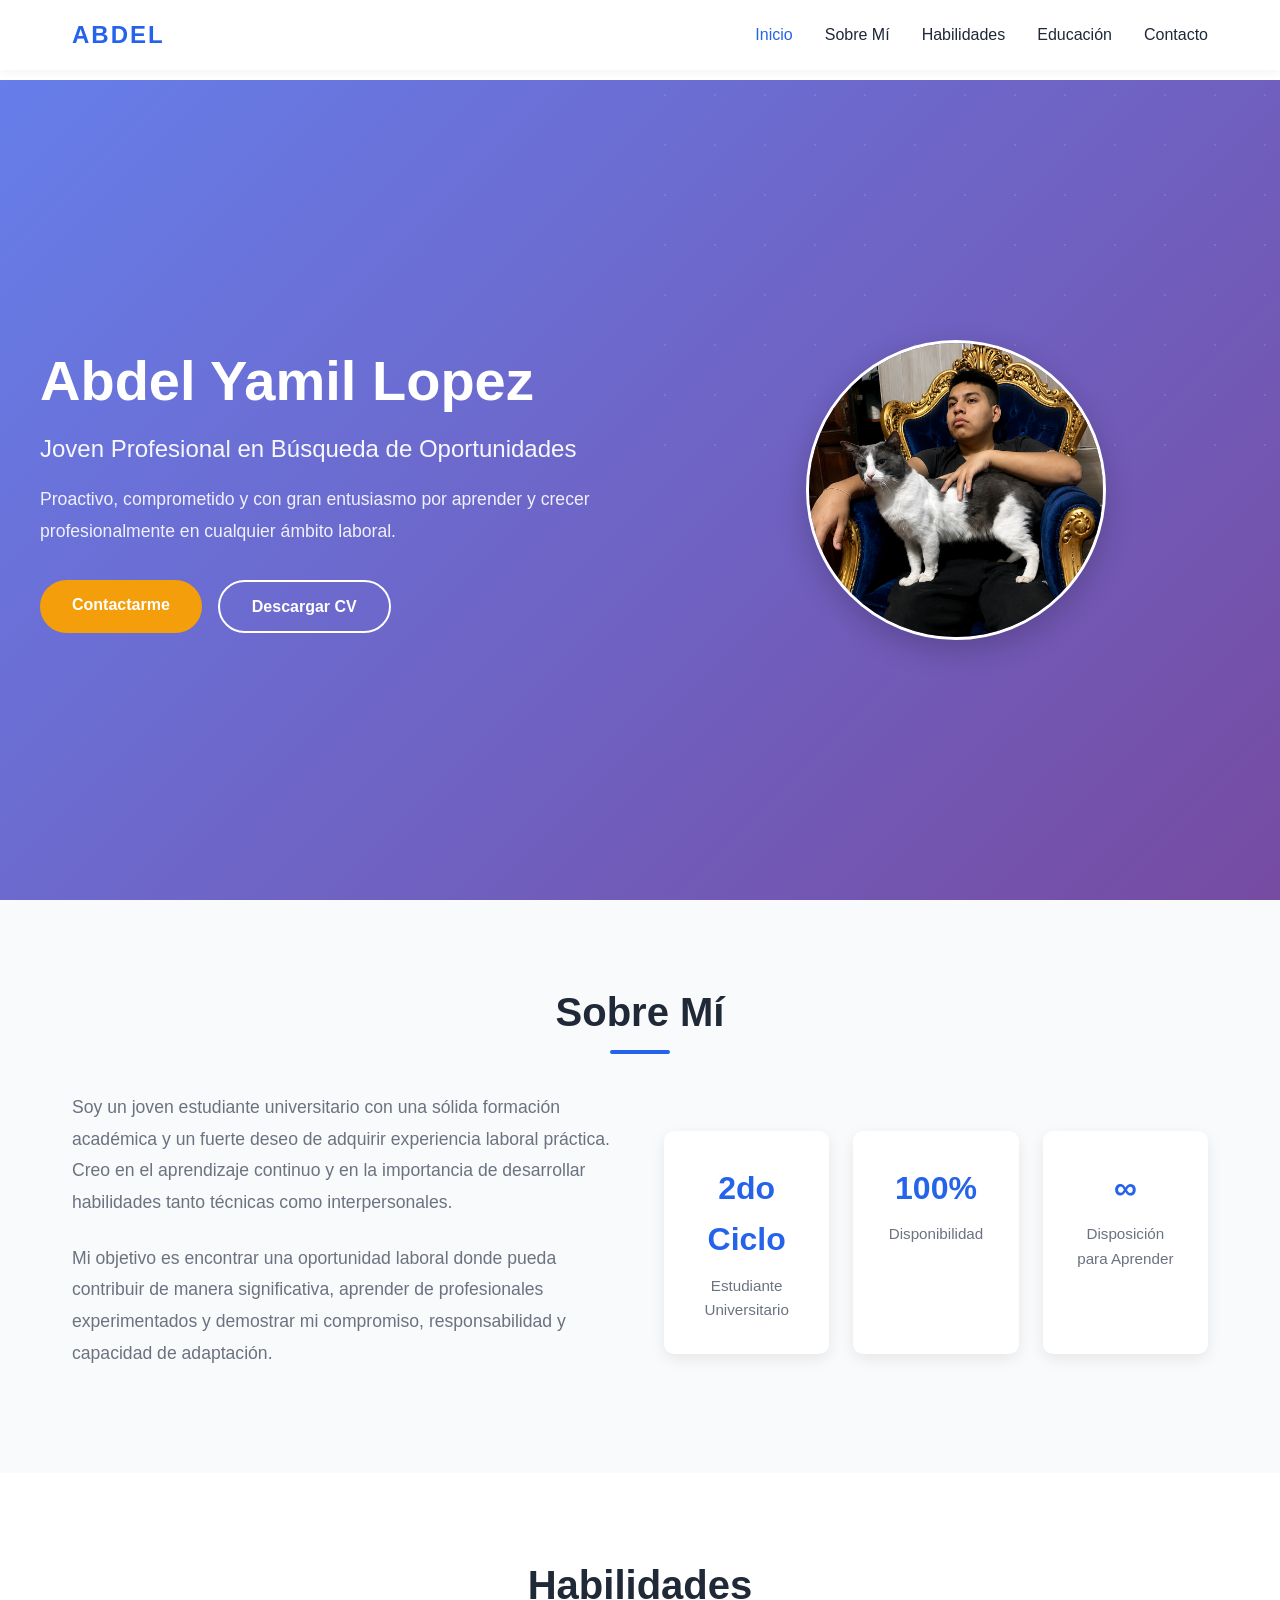
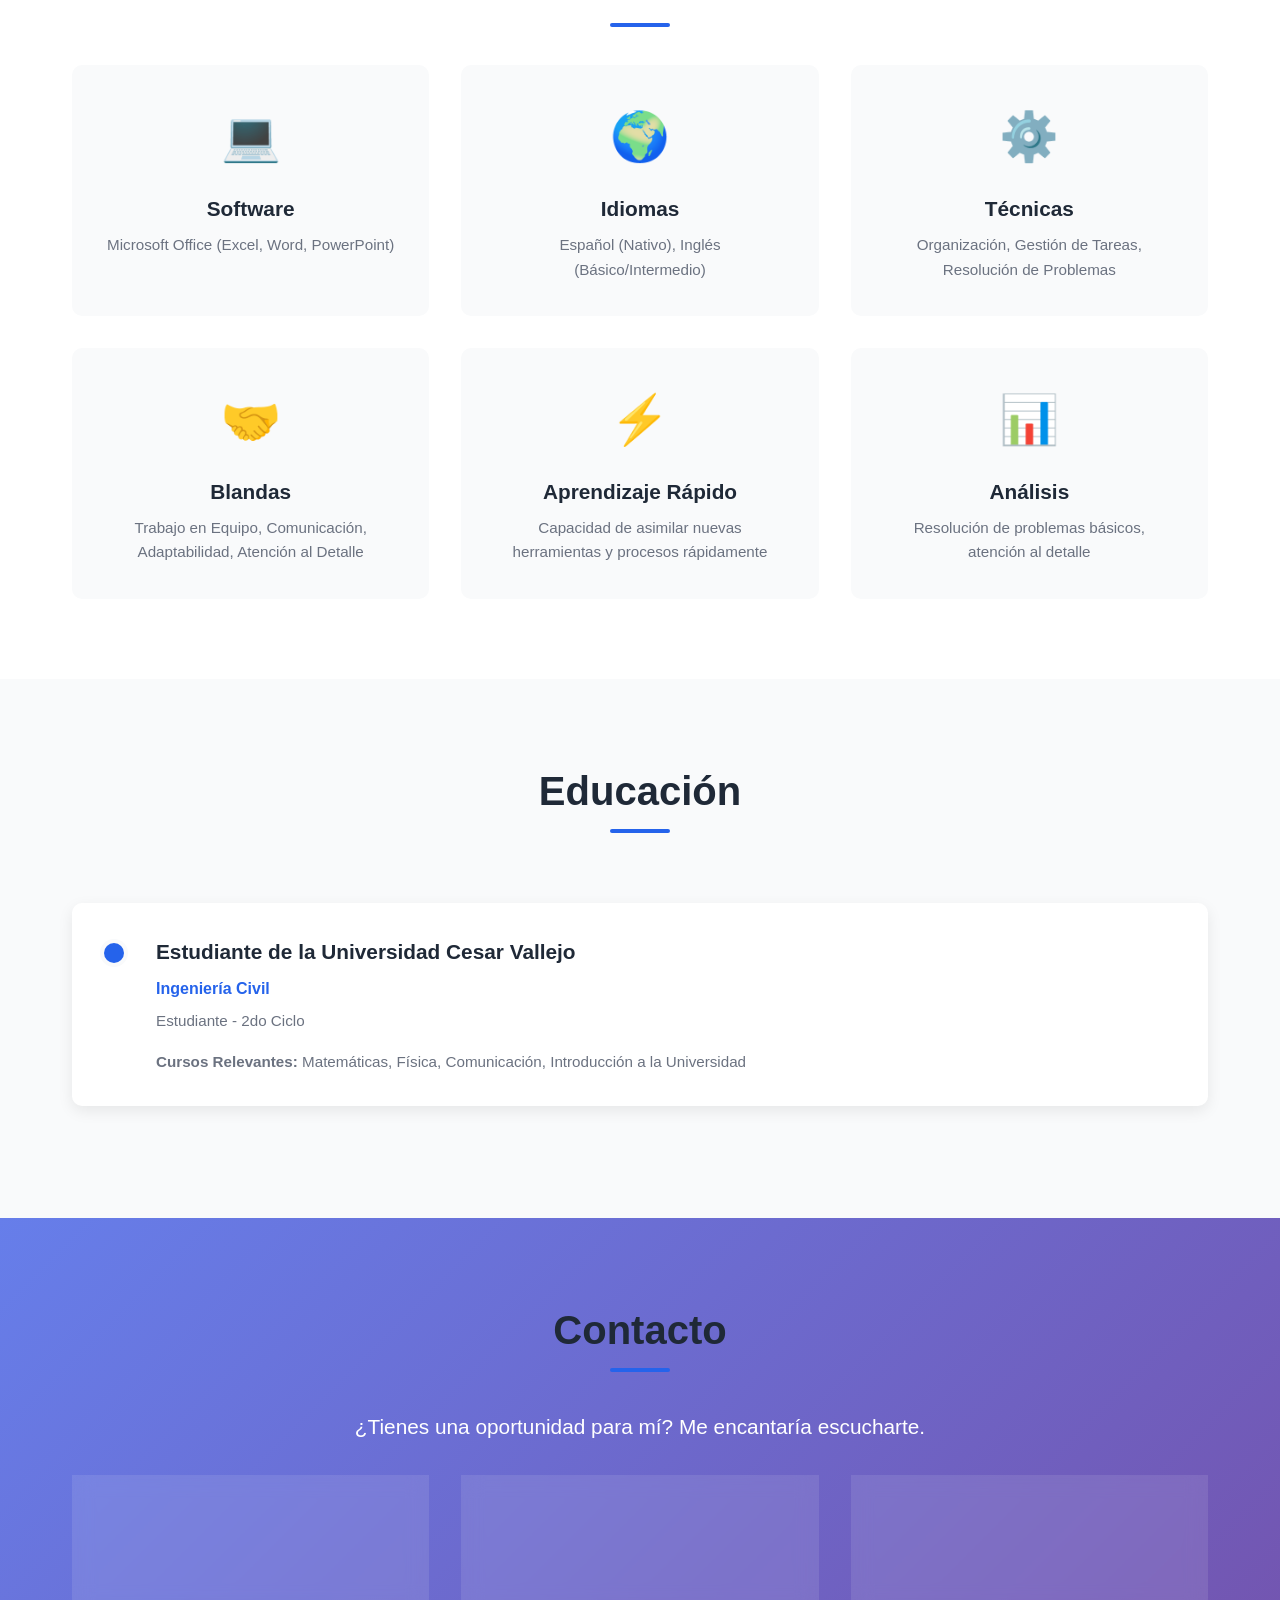
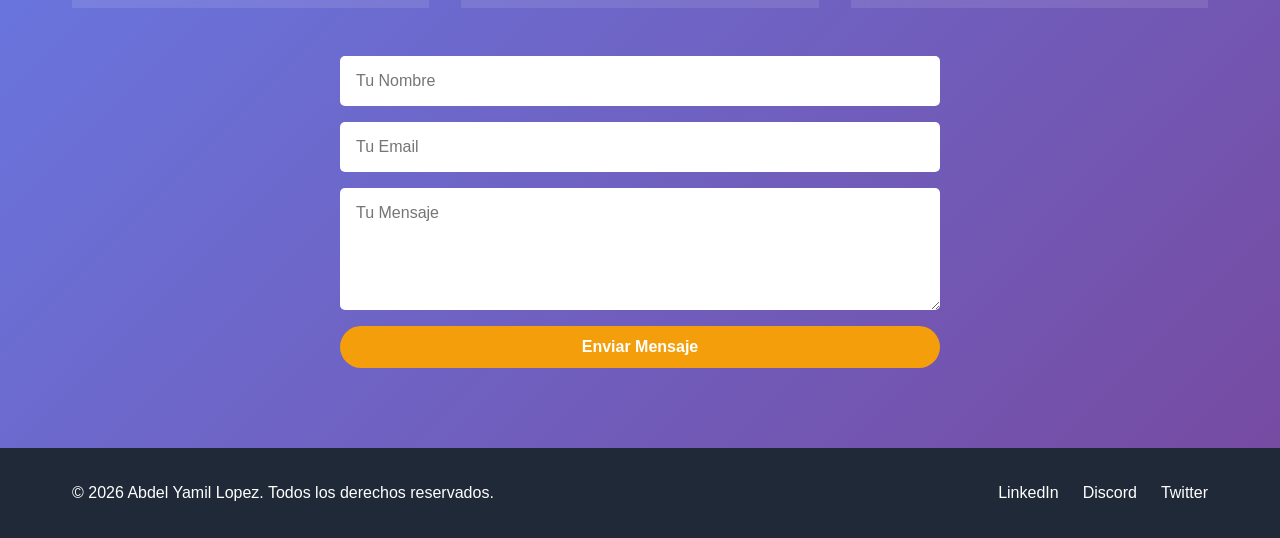
==== index.html @ d86a0570 "activasion de formulario de contacto con formsubmit y respueta en de envio exitoso" ====
<!DOCTYPE html>
<html lang="es">
<head>
    <meta charset="UTF-8">
    <meta name="viewport" content="width=device-width, initial-scale=1.0">

    <!-- SEO básico -->
    <title>Abdel Yamil Lopez | CV - Estudiante de Ingeniería Civil</title>
    <meta name="description" content="CV de Abdel Yamil Lopez, estudiante de Ingeniería Civil en 2do ciclo. Joven profesional proactivo con habilidades en Office, trabajo en equipo y gran disposición para aprender. Disponible para oportunidades laborales.">
    <meta name="keywords" content="Abdel Yamil Lopez, CV, currículum, ingeniería civil, estudiante universitario, primer empleo, habilidades blandas, Microsoft Office, trabajo en equipo">
    <meta name="author" content="Abdel Yamil Lopez">
    <meta name="robots" content="index, follow">
    <meta name="language" content="Spanish">
    <meta name="theme-color" content="#2563eb">
    <link rel="icon" type="image/svg+xml" href="favicon.svg">
    <link rel="canonical" href="https://abdelinlo.netlify.app/">

    <!-- Open Graph (Facebook, LinkedIn, WhatsApp) -->
    <meta property="og:type" content="website">
    <meta property="og:site_name" content="Abdel Yamil Lopez">
    <meta property="og:title" content="Abdel Yamil Lopez | CV - Estudiante de Ingeniería Civil">
    <meta property="og:description" content="Conoce el perfil profesional de Abdel Yamil Lopez: estudiante universitario, habilidades técnicas y blandas, y disponibilidad para nuevas oportunidades laborales.">
    <meta property="og:url" content="https://abdelinlo.netlify.app/">
    <meta property="og:image" content="https://abdelinlo.netlify.app/images/abdelin.png">
    <meta property="og:image:alt" content="Foto de perfil de Abdel Yamil Lopez">
    <meta property="og:locale" content="es_ES">

    <!-- Twitter / X Cards -->
    <meta name="twitter:card" content="summary_large_image">
    <meta name="twitter:title" content="Abdel Yamil Lopez | CV - Estudiante de Ingeniería Civil">
    <meta name="twitter:description" content="CV de Abdel Yamil Lopez. Estudiante de Ingeniería Civil con enfoque en aprendizaje, responsabilidad y trabajo en equipo.">
    <meta name="twitter:image" content="https://abdelinlo.netlify.app/images/abdelin.png">
    <meta name="twitter:image:alt" content="Foto de perfil de Abdel Yamil Lopez">

    <link rel="stylesheet" href="styles.css">
</head>
<body>
    <!-- Navegación -->
    <nav class="navbar">
        <div class="nav-container">
            <a href="#inicio" class="logo">ABDEL</a>
            <ul class="nav-menu">
                <li><a href="#inicio" class="nav-link">Inicio</a></li>
                <li><a href="#sobre" class="nav-link">Sobre Mí</a></li>
                <li><a href="#habilidades" class="nav-link">Habilidades</a></li>
                <li><a href="#educacion" class="nav-link">Educación</a></li>
                <li><a href="#contacto" class="nav-link">Contacto</a></li>
            </ul>
            <div class="hamburger">
                <span></span>
                <span></span>
                <span></span>
            </div>
        </div>
    </nav>

    <!-- Hero Section -->
    <section id="inicio" class="hero">
        <div class="hero-content">
            <div class="hero-text fade-in">
                <h1>Abdel Yamil Lopez</h1>
                <p class="subtitle">Joven Profesional en Búsqueda de Oportunidades</p>
                <p class="description">Proactivo, comprometido y con gran entusiasmo por aprender y crecer profesionalmente en cualquier ámbito laboral.</p>
                <div class="cta-buttons">
                    <a href="#contacto" class="btn btn-primary">Contactarme</a>
                    <a href="CV_Abdel_Yamil_Lopez_Versatil.pdf" class="btn btn-secondary" download>Descargar CV</a>
                </div>
            </div>
            <div class="hero-image fade-in-delay">
                <!-- Reemplaza src con tu foto: images/mi-foto.jpg (JPG, PNG o WebP) -->
                <img
                    src="images/abdelin.png"
                    alt="Abdel Yamil Lopez"
                    class="profile-circle"
                >
            </div>
        </div>
    </section>

    <!-- Sobre Mí -->
    <section id="sobre" class="about">
        <div class="container">
            <h2 class="section-title slide-in">Sobre Mí</h2>
            <div class="about-content">
                <div class="about-text fade-up">
                    <p>Soy un joven estudiante universitario con una sólida formación académica y un fuerte deseo de adquirir experiencia laboral práctica. Creo en el aprendizaje continuo y en la importancia de desarrollar habilidades tanto técnicas como interpersonales.</p>
                    <p>Mi objetivo es encontrar una oportunidad laboral donde pueda contribuir de manera significativa, aprender de profesionales experimentados y demostrar mi compromiso, responsabilidad y capacidad de adaptación.</p>
                </div>
                <div class="about-stats fade-up-delay">
                    <div class="stat">
                        <h3>2do Ciclo</h3>
                        <p>Estudiante Universitario</p>
                    </div>
                    <div class="stat">
                        <h3>100%</h3>
                        <p>Disponibilidad</p>
                    </div>
                    <div class="stat">
                        <h3>∞</h3>
                        <p>Disposición para Aprender</p>
                    </div>
                </div>
            </div>
        </div>
    </section>

    <!-- Habilidades -->
    <section id="habilidades" class="skills">
        <div class="container">
            <h2 class="section-title slide-in">Habilidades</h2>
            <div class="skills-grid">
                <div class="skill-card fade-up">
                    <div class="skill-icon">💻</div>
                    <h3>Software</h3>
                    <p>Microsoft Office (Excel, Word, PowerPoint)</p>
                </div>
                <div class="skill-card fade-up-delay">
                    <div class="skill-icon">🌍</div>
                    <h3>Idiomas</h3>
                    <p>Español (Nativo), Inglés (Básico/Intermedio)</p>
                </div>
                <div class="skill-card fade-up-delay-2">
                    <div class="skill-icon">⚙️</div>
                    <h3>Técnicas</h3>
                    <p>Organización, Gestión de Tareas, Resolución de Problemas</p>
                </div>
                <div class="skill-card fade-up-delay-3">
                    <div class="skill-icon">🤝</div>
                    <h3>Blandas</h3>
                    <p>Trabajo en Equipo, Comunicación, Adaptabilidad, Atención al Detalle</p>
                </div>
                <div class="skill-card fade-up-delay-4">
                    <div class="skill-icon">⚡</div>
                    <h3>Aprendizaje Rápido</h3>
                    <p>Capacidad de asimilar nuevas herramientas y procesos rápidamente</p>
                </div>
                <div class="skill-card fade-up-delay-5">
                    <div class="skill-icon">📊</div>
                    <h3>Análisis</h3>
                    <p>Resolución de problemas básicos, atención al detalle</p>
                </div>
            </div>
        </div>
    </section>

    <!-- Educación -->
    <section id="educacion" class="education">
        <div class="container">
            <h2 class="section-title slide-in">Educación</h2>
            <div class="education-content">
                <div class="education-item fade-up">
                    <div class="education-marker"></div>
                    <div class="education-text">
                        <h3>Estudiante de la Universidad Cesar Vallejo</h3>
                        <p class="degree">Ingeniería Civil</p>
                        <p class="status">Estudiante - 2do Ciclo</p>
                        <p class="courses"><strong>Cursos Relevantes:</strong> Matemáticas, Física, Comunicación, Introducción a la Universidad</p>
                    </div>
                </div>
            </div>
        </div>
    </section>

    <!-- Contacto -->
    <section id="contacto" class="contact">
        <div class="container">
            <h2 class="section-title slide-in">Contacto</h2>
            <div class="contact-content fade-up">
                <p>¿Tienes una oportunidad para mí? Me encantaría escucharte.</p>
                <div class="contact-info">
                    <div class="contact-item">
                        <span class="icon">📧</span>
                        <p><strong>Correo:</strong> <a href="mailto:tu@email.com">abdelinloquis6@email.com</a></p>
                    </div>
                    <div class="contact-item">
                        <span class="icon">📱</span>
                        <p><strong>Teléfono:</strong> <a href="tel:+1234567890">(+51) 968-503-361</a></p>
                    </div>
                    <div class="contact-item">
                        <span class="icon">📍</span>
                        <p><strong>Ubicación:</strong> Comas, Lima, Perú</p>
                    </div>
                </div>
                <form class="contact-form" id="contactForm" action="https://formsubmit.co/890665adf3e8427c1cdca4efe697c540" method="POST">
                    <input type="hidden" name="_subject" value="Nuevo mensaje desde ABDEL-WEB">
                    <input type="hidden" name="_captcha" value="false">
                    <input type="hidden" name="_template" value="box">
                    <input type="text" name="name" placeholder="Tu Nombre" required>
                    <input type="email" name="email" placeholder="Tu Email" required>
                    <textarea name="message" placeholder="Tu Mensaje" rows="5" required></textarea>
                    <button type="submit" class="btn btn-primary">Enviar Mensaje</button>
                </form>
            </div>
        </div>
    </section>

    <!-- Footer -->
    <footer class="footer">
        <div class="container">
            <p>&copy; 2026 Abdel Yamil Lopez. Todos los derechos reservados.</p>
            <div class="social-links">
                <a href="#" class="social-link">LinkedIn</a>
                <a href="#" class="social-link">Discord</a>
                <a href="#" class="social-link">Twitter</a>
            </div>
        </div>
    </footer>

    <script src="script.js"></script>
</body>
</html>
---- styles.css ----
/* ===== VARIABLES Y RESET ===== */
:root {
    --primary-color: #2563eb;
    --secondary-color: #1e40af;
    --accent-color: #f59e0b;
    --text-dark: #1f2937;
    --text-light: #6b7280;
    --bg-light: #f9fafb;
    --bg-white: #ffffff;
    --border-color: #e5e7eb;
    --shadow: 0 10px 30px rgba(0, 0, 0, 0.1);
    --shadow-lg: 0 20px 50px rgba(0, 0, 0, 0.15);
    --transition: all 0.3s ease-in-out;
}

* {
    margin: 0;
    padding: 0;
    box-sizing: border-box;
}

html {
    scroll-behavior: smooth;
}

body {
    font-family: 'Segoe UI', Tahoma, Geneva, Verdana, sans-serif;
    color: var(--text-dark);
    background-color: var(--bg-white);
    line-height: 1.6;
    overflow-x: hidden;
}

html {
    scroll-behavior: smooth;
    scroll-padding-top: 75px; /* Deja el espacio para que no tape tus títulos */
}

/* ===== NAVEGACIÓN ===== */
.navbar {
    position: fixed;
    top: 0;
    width: 100%;
    background: rgba(255, 255, 255, 0.95);
    backdrop-filter: blur(10px);
    box-shadow: 0 2px 10px rgba(0, 0, 0, 0.05);
    z-index: 1000;
    transition: var(--transition);
}

.nav-container {
    max-width: 1200px;
    margin: 0 auto;
    padding: 1rem 2rem;
    display: flex;
    justify-content: space-between;
    align-items: center;
}

.logo {
    font-size: 1.5rem;
    font-weight: 700;
    color: var(--primary-color);
    letter-spacing: 2px;
    text-decoration: none;
    cursor: pointer;
    transition: var(--transition);
}

.logo:hover {
    opacity: 0.85;
}

.nav-menu {
    display: flex;
    list-style: none;
    gap: 2rem;
}

.nav-link {
    text-decoration: none;
    color: var(--text-dark);
    font-weight: 500;
    position: relative;
    transition: var(--transition);
}

.nav-link::after {
    content: '';
    position: absolute;
    bottom: -5px;
    left: 0;
    width: 0;
    height: 2px;
    background: var(--primary-color);
    transition: width 0.3s ease;
}

.nav-link:hover::after {
    width: 100%;
}

.hamburger {
    display: none;
    flex-direction: column;
    cursor: pointer;
}

.hamburger span {
    width: 25px;
    height: 3px;
    background: var(--text-dark);
    margin: 5px 0;
    transition: var(--transition);
}

/* ===== HERO SECTION ===== */
.hero {
    margin-top: 80px;
    min-height: calc(100vh - 80px);
    background: linear-gradient(135deg, #667eea 0%, #764ba2 100%);
    display: flex;
    align-items: center;
    justify-content: center;
    padding: 2rem;
    position: relative;
    overflow: hidden;
}

.hero::before {
    content: '';
    position: absolute;
    top: -50%;
    right: -50%;
    width: 100%;
    height: 100%;
    background: radial-gradient(circle, rgba(255, 255, 255, 0.1) 1px, transparent 1px);
    background-size: 50px 50px;
    animation: moveBackground 20s linear infinite;
}

@keyframes moveBackground {
    0% {
        transform: translate(0, 0);
    }
    100% {
        transform: translate(50px, 50px);
    }
}

.hero-content {
    max-width: 1200px;
    width: 100%;
    display: grid;
    grid-template-columns: 1fr 1fr;
    gap: 4rem;
    align-items: center;
    position: relative;
    z-index: 1;
}

.hero-text {
    color: white;
}

.hero-text h1 {
    font-size: 3.5rem;
    font-weight: 800;
    margin-bottom: 1rem;
    line-height: 1.2;
}

.subtitle {
    font-size: 1.5rem;
    margin-bottom: 1rem;
    opacity: 0.95;
}

.description {
    font-size: 1.1rem;
    margin-bottom: 2rem;
    opacity: 0.9;
    line-height: 1.8;
}

.cta-buttons {
    display: flex;
    gap: 1rem;
    flex-wrap: wrap;
}

.btn {
    padding: 0.75rem 2rem;
    border-radius: 50px;
    text-decoration: none;
    font-weight: 600;
    transition: var(--transition);
    border: none;
    cursor: pointer;
    font-size: 1rem;
    display: inline-block;
}

.btn-primary {
    background: var(--accent-color);
    color: white;
}

.btn-primary:hover {
    background: #d97706;
    transform: translateY(-3px);
    box-shadow: 0 10px 20px rgba(245, 158, 11, 0.3);
}

.btn-secondary {
    background: transparent;
    color: white;
    border: 2px solid white;
}

.btn-secondary:hover {
    background: white;
    color: var(--primary-color);
    transform: translateY(-3px);
}

.hero-image {
    display: flex;
    justify-content: center;
    align-items: center;
}

.profile-circle {
    width: 300px;
    height: 300px;
    border-radius: 50%;
    border: 3px solid white;
    object-fit: cover;
    object-position: center top;
    box-shadow: 0 10px 30px rgba(0, 0, 0, 0.2);
    animation: float 3s ease-in-out infinite;
}

@keyframes float {
    0%, 100% {
        transform: translateY(0px);
    }
    50% {
        transform: translateY(-20px);
    }
}

/* ===== CONTAINER ===== */
.container {
    max-width: 1200px;
    margin: 0 auto;
    padding: 0 2rem;
}

/* ===== SECCIONES ===== */
.section-title {
    font-size: 2.5rem;
    font-weight: 700;
    margin-bottom: 3rem;
    text-align: center;
    color: var(--text-dark);
    position: relative;
    display: inline-block;
    width: 100%;
}

.section-title::after {
    content: '';
    position: absolute;
    bottom: -10px;
    left: 50%;
    transform: translateX(-50%);
    width: 60px;
    height: 4px;
    background: var(--primary-color);
    border-radius: 2px;
}

section {
    padding: 5rem 0;
}

/* ===== ABOUT SECTION ===== */
.about {
    background: var(--bg-light);
}

.about-content {
    display: grid;
    grid-template-columns: 1fr 1fr;
    gap: 3rem;
    align-items: center;
}

.about-text p {
    font-size: 1.1rem;
    color: var(--text-light);
    margin-bottom: 1.5rem;
    line-height: 1.8;
}

.about-stats {
    display: grid;
    grid-template-columns: repeat(3, 1fr);
    gap: 1.5rem;
}

.stat {
    background: white;
    padding: 2rem;
    border-radius: 10px;
    text-align: center;
    box-shadow: 0 5px 15px rgba(0, 0, 0, 0.08);
    transition: var(--transition);
}

.stat:hover {
    transform: translateY(-5px);
    box-shadow: var(--shadow);
}

.stat h3 {
    font-size: 2rem;
    color: var(--primary-color);
    margin-bottom: 0.5rem;
}

.stat p {
    color: var(--text-light);
    font-size: 0.95rem;
}

/* ===== SKILLS SECTION ===== */
.skills {
    background: white;
}

.skills-grid {
    display: grid;
    grid-template-columns: repeat(auto-fit, minmax(300px, 1fr));
    gap: 2rem;
}

.skill-card {
    background: var(--bg-light);
    padding: 2rem;
    border-radius: 10px;
    text-align: center;
    transition: var(--transition);
    border: 2px solid transparent;
    cursor: pointer;
}

.skill-card:hover {
    border-color: var(--primary-color);
    transform: translateY(-10px);
    box-shadow: var(--shadow);
}

.skill-icon {
    font-size: 3rem;
    margin-bottom: 1rem;
    display: inline-block;
}

.skill-card h3 {
    font-size: 1.3rem;
    margin-bottom: 0.5rem;
    color: var(--text-dark);
}

.skill-card p {
    color: var(--text-light);
    font-size: 0.95rem;
}

/* ===== EDUCATION SECTION ===== */
.education {
    background: var(--bg-light);
}

.education-content {
    position: relative;
    padding: 2rem 0;
}

.education-item {
    display: flex;
    gap: 2rem;
    position: relative;
    padding: 2rem;
    background: white;
    border-radius: 10px;
    box-shadow: 0 5px 15px rgba(0, 0, 0, 0.08);
    transition: var(--transition);
}

.education-item:hover {
    box-shadow: var(--shadow);
    transform: translateX(10px);
}

.education-marker {
    width: 20px;
    height: 20px;
    background: var(--primary-color);
    border-radius: 50%;
    margin-top: 0.5rem;
    flex-shrink: 0;
    box-shadow: 0 0 0 4px var(--bg-light);
}

.education-text h3 {
    font-size: 1.3rem;
    color: var(--text-dark);
    margin-bottom: 0.5rem;
}

.degree {
    color: var(--primary-color);
    font-weight: 600;
    margin-bottom: 0.5rem;
}

.status {
    color: var(--text-light);
    font-size: 0.95rem;
    margin-bottom: 1rem;
}

.courses {
    color: var(--text-light);
    font-size: 0.95rem;
    line-height: 1.6;
}

/* ===== CONTACT SECTION ===== */
.contact {
    background: linear-gradient(135deg, #667eea 0%, #764ba2 100%);
    color: white;
}

.contact-content {
    text-align: center;
}

.contact-content > p {
    font-size: 1.3rem;
    margin-bottom: 2rem;
}

.contact-info {
    display: grid;
    grid-template-columns: repeat(auto-fit, minmax(250px, 1fr));
    gap: 2rem;
    margin-bottom: 3rem;
}

.contact-item {
    background: rgba(255, 255, 255, 0.1);
    padding: 1.5rem;
    border-radius: 10px;
    backdrop-filter: blur(10px);
    transition: var(--transition);
}

.contact-item:hover {
    background: rgba(255, 255, 255, 0.2);
    transform: translateY(-5px);
}

.icon {
    font-size: 2rem;
    display: block;
    margin-bottom: 0.5rem;
}

.contact-item a {
    color: white;
    text-decoration: none;
    font-weight: 500;
}

.contact-item a:hover {
    text-decoration: underline;
}

.contact-form {
    display: grid;
    grid-template-columns: 1fr;
    gap: 1rem;
    max-width: 600px;
    margin: 0 auto;
}

.contact-form input,
.contact-form textarea {
    padding: 1rem;
    border: none;
    border-radius: 5px;
    font-family: inherit;
    font-size: 1rem;
    transition: var(--transition);
}

.contact-form input:focus,
.contact-form textarea:focus {
    outline: none;
    box-shadow: 0 0 0 3px rgba(255, 255, 255, 0.3);
}

/* ===== FOOTER ===== */
.footer {
    background: var(--text-dark);
    color: white;
    padding: 2rem 0;
    text-align: center;
}

.footer .container {
    display: flex;
    justify-content: space-between;
    align-items: center;
    flex-wrap: wrap;
    gap: 1rem;
}

.social-links {
    display: flex;
    gap: 1.5rem;
}

.social-link {
    color: white;
    text-decoration: none;
    transition: var(--transition);
}

.social-link:hover {
    color: var(--primary-color);
}

/* ===== ANIMACIONES ===== */
@keyframes fadeIn {
    from {
        opacity: 0;
    }
    to {
        opacity: 1;
    }
}

@keyframes slideIn {
    from {
        opacity: 0;
        transform: translateX(-50px);
    }
    to {
        opacity: 1;
        transform: translateX(0);
    }
}

@keyframes fadeUp {
    from {
        opacity: 0;
        transform: translateY(30px);
    }
    to {
        opacity: 1;
        transform: translateY(0);
    }
}

.fade-in {
    animation: fadeIn 0.8s ease-out;
}

.fade-in-delay {
    animation: fadeIn 0.8s ease-out 0.3s both;
}

.slide-in {
    animation: slideIn 0.8s ease-out;
}

.fade-up {
    animation: fadeUp 0.8s ease-out;
}

.fade-up-delay {
    animation: fadeUp 0.8s ease-out 0.2s both;
}

.fade-up-delay-2 {
    animation: fadeUp 0.8s ease-out 0.4s both;
}

.fade-up-delay-3 {
    animation: fadeUp 0.8s ease-out 0.6s both;
}

.fade-up-delay-4 {
    animation: fadeUp 0.8s ease-out 0.8s both;
}

.fade-up-delay-5 {
    animation: fadeUp 0.8s ease-out 1s both;
}

/* ===== RESPONSIVIDAD ===== */
@media (max-width: 768px) {
    .nav-container {
        position: relative;
    }

    .nav-menu {
        display: none;
        flex-direction: column;
        position: fixed;
        top: 65px;
        left: 0;
        width: 100%;
        background-color: #ffffff;
        box-shadow: 0 4px 10px rgba(0, 0, 0, 0.1);
        padding: 1rem 0;
        z-index: 999;
        gap: 0;
    }

    .nav-menu.active {
        display: flex;
    }

    .nav-menu .nav-link {
        color: #333333;
        padding: 1rem 2rem;
        width: 100%;
        display: block;
        text-align: center;
    }

    .hamburger {
        display: flex;
        z-index: 1001;
    }

    .hamburger.active span:nth-child(1) {
        transform: rotate(-45deg) translate(-5px, 6px);
    }

    .hamburger.active span:nth-child(2) {
        opacity: 0;
    }

    .hamburger.active span:nth-child(3) {
        transform: rotate(45deg) translate(-5px, -6px);
    }

    .hero-content {
        grid-template-columns: 1fr;
        gap: 2rem;
    }

    .hero-text h1 {
        font-size: 2rem; /* Simplificado a la medida más pequeña que tenías */
    }

    .subtitle {
        font-size: 1.2rem;
    }

    .profile-circle {
        width: 200px;
        height: 200px;
    }

    .cta-buttons {
        flex-direction: column;
    }

    .btn {
        width: 100%;
        text-align: center;
    }

    .about-content {
        grid-template-columns: 1fr;
    }

    .about-stats {
        grid-template-columns: 1fr;
    }

    .section-title {
        font-size: 2rem;
    }

    .contact-form {
        max-width: 100%;
    }

    .footer .container {
        flex-direction: column;
    }

    section {
        padding: 3rem 0;
    }
}

@media (max-width: 480px) {
    .hero {
        margin-top: 60px;
        min-height: auto;
        padding: 2rem 1rem;
    }

    .hero-text h1 {
        font-size: 1.8rem;
    }

    .subtitle {
        font-size: 1rem;
    }

    .description {
        font-size: 0.95rem;
    }

    .section-title {
        font-size: 1.5rem;
    }

    .skills-grid {
        grid-template-columns: 1fr;
    }

    .about-stats {
        grid-template-columns: 1fr;
    }

    .contact-info {
        grid-template-columns: 1fr;
    }

    .nav-container {
        padding: 1rem;
    }

    .logo {
        font-size: 1.2rem;
    }
}

/* ===== FORM MESSAGE ===== */
.form-message {
    margin-top: 1rem;
    padding: 0.9rem 1.2rem;
    border-radius: 8px;
    font-size: 0.95rem;
    animation: fadeIn 0.3s ease;
  }
  
  .form-message.success {
    background-color: rgba(34, 197, 94, 0.15);
    color: #16a34a;
    border: 1px solid rgba(34, 197, 94, 0.3);
  }
  
  .form-message.error {
    background-color: rgba(239, 68, 68, 0.15);
    color: #dc2626;
    border: 1px solid rgba(239, 68, 68, 0.3);
  }
  
  @keyframes fadeIn {
    from { opacity: 0; transform: translateY(-6px); }
    to { opacity: 1; transform: translateY(0); }
  }
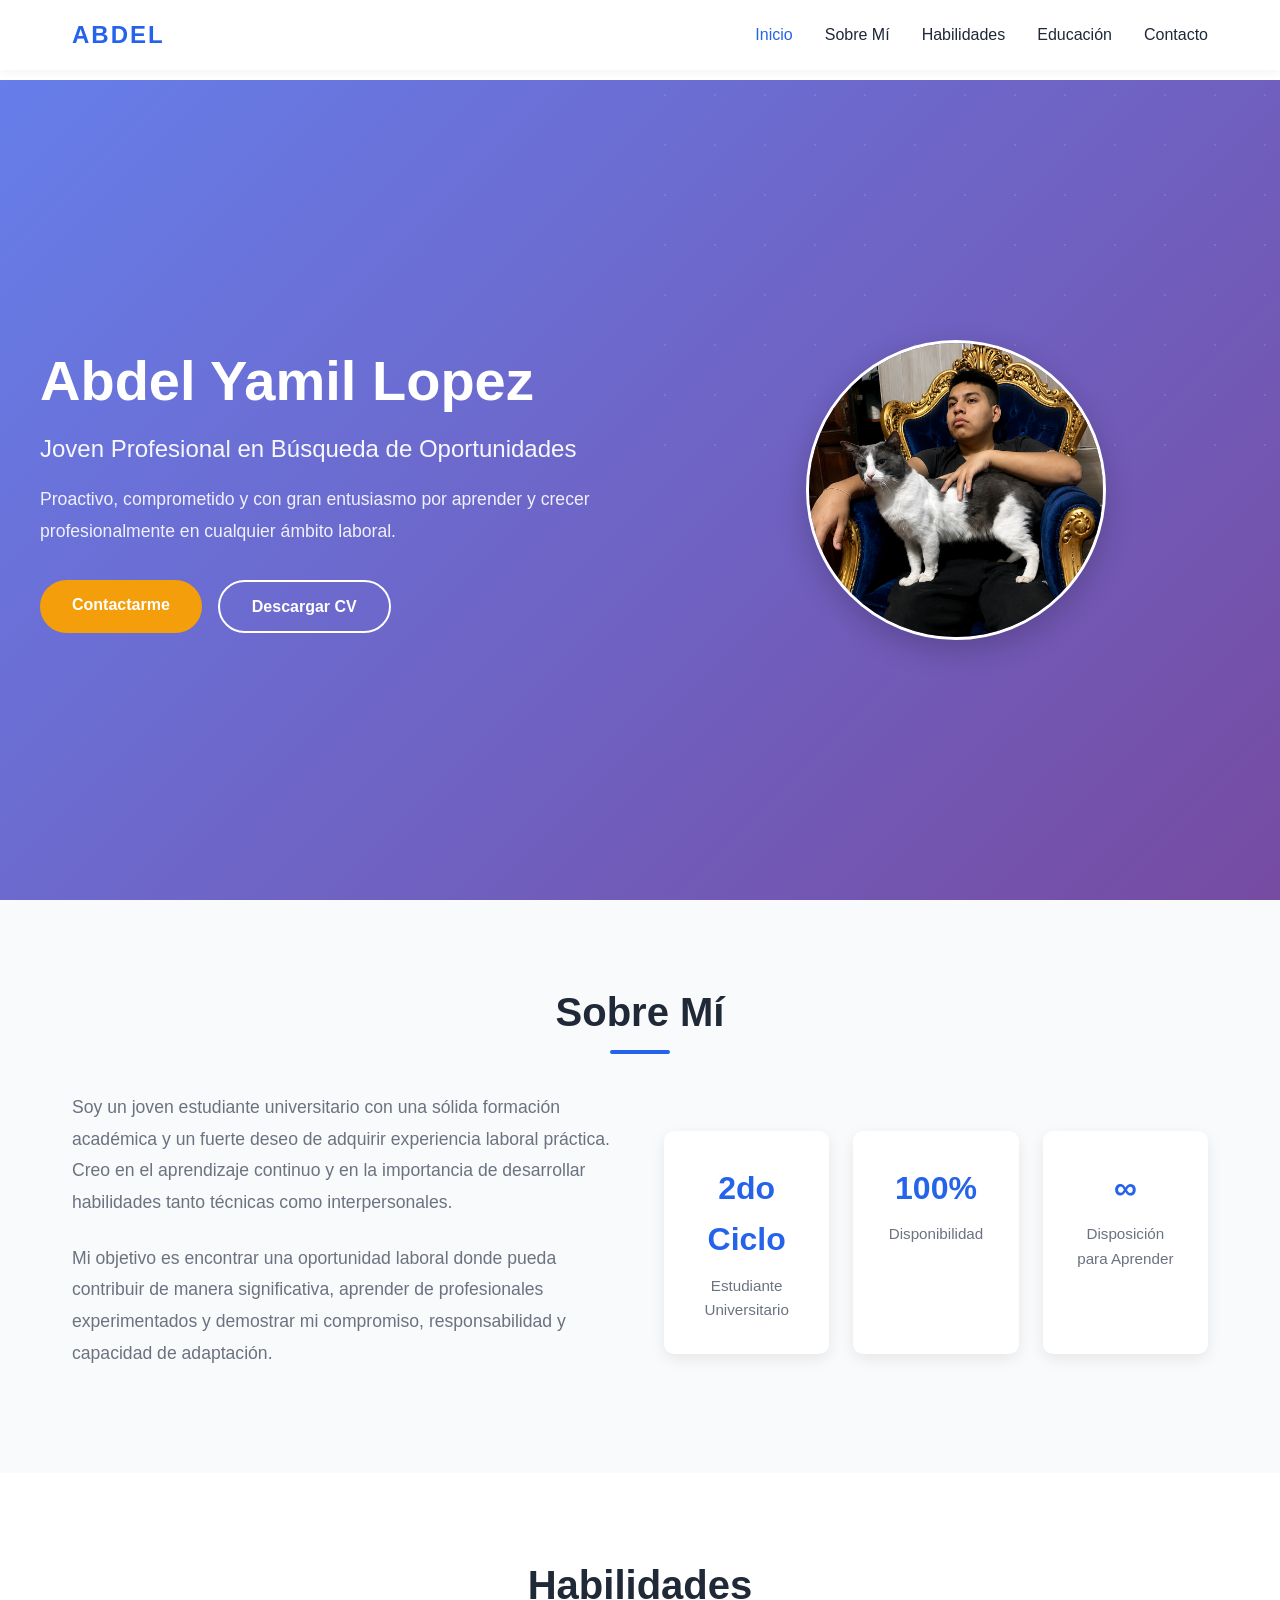
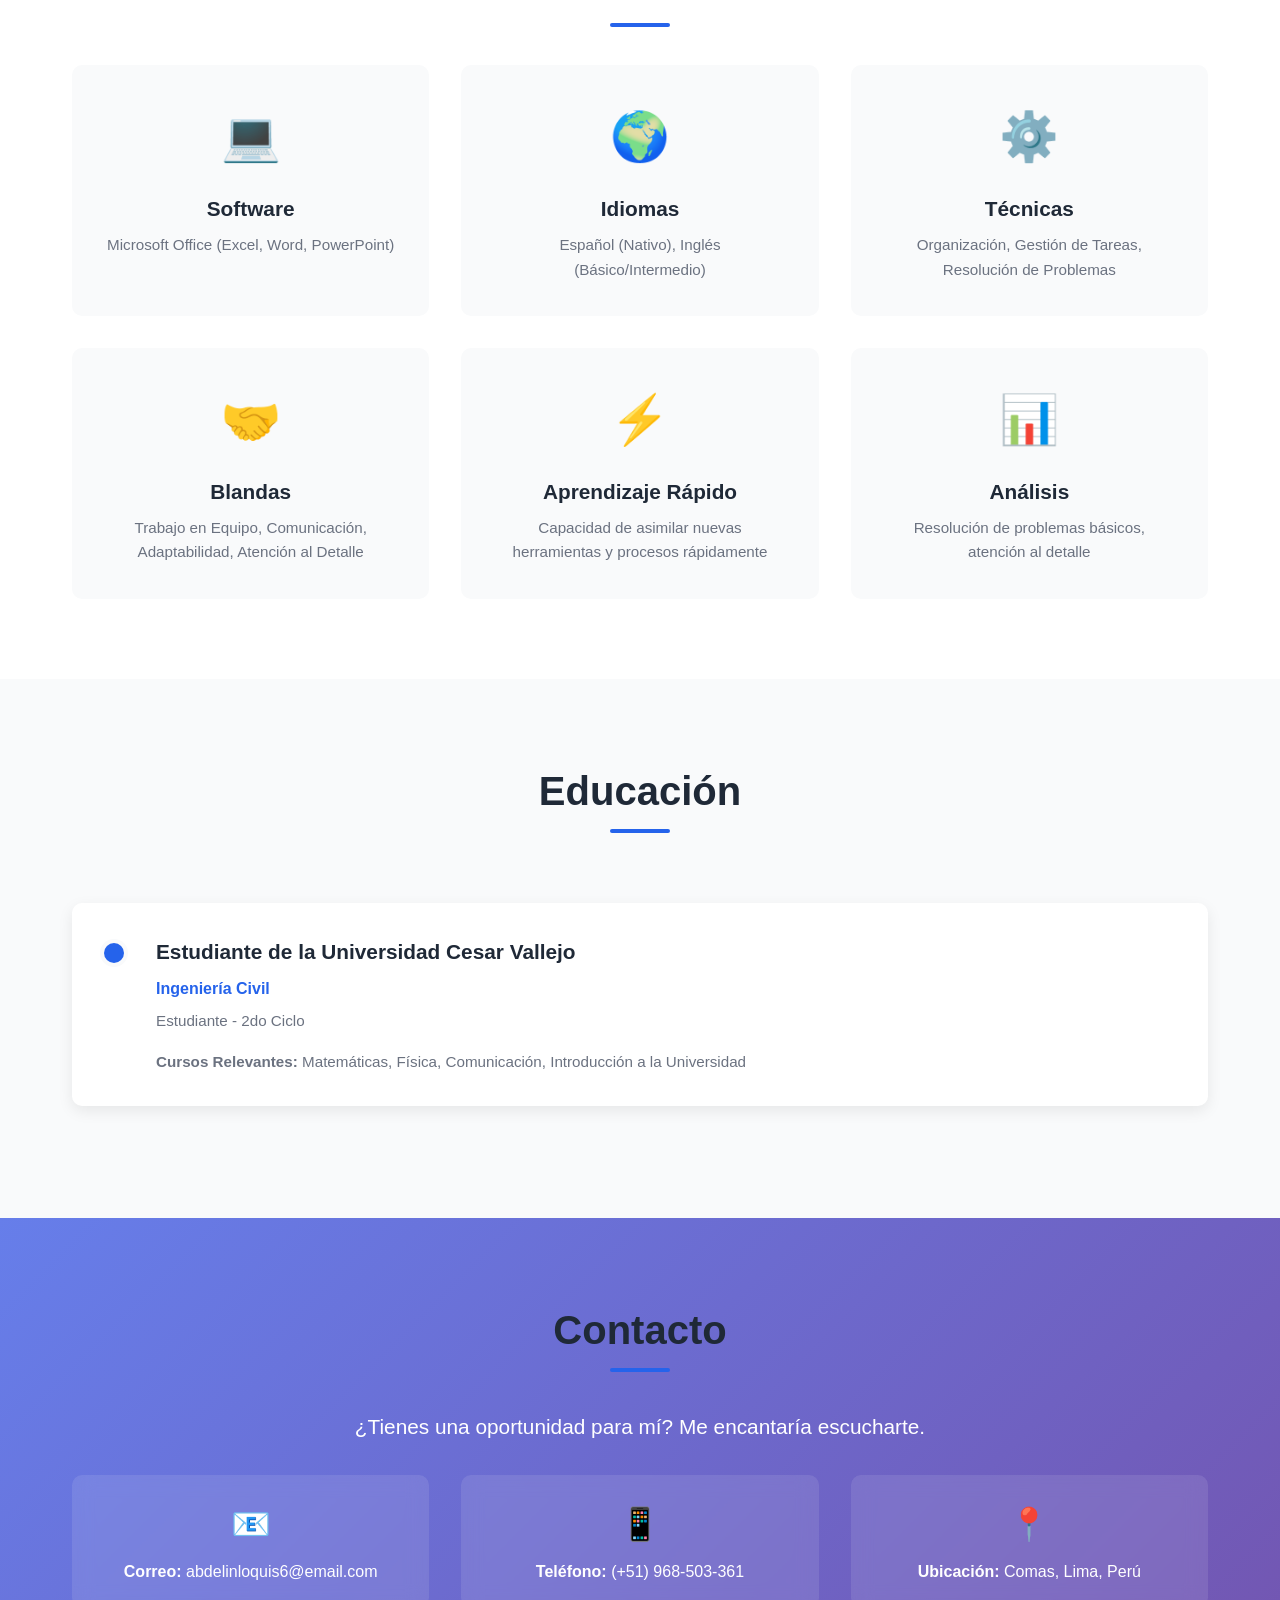
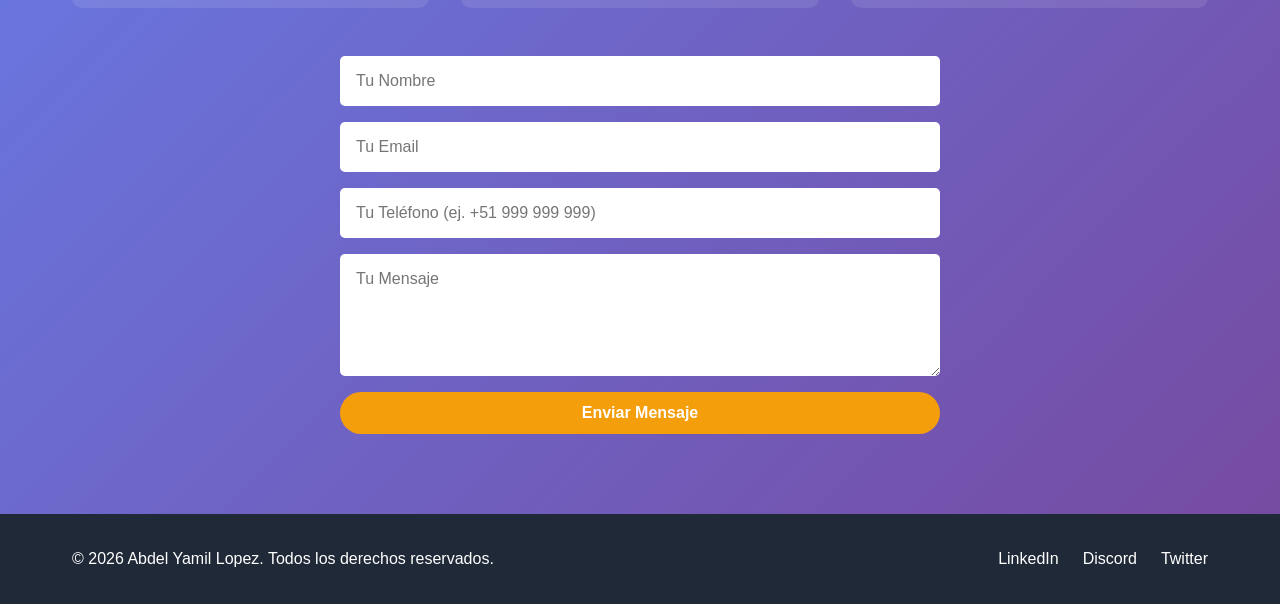
==== commit 9129b734: "agregando dato de telf al formulario" ====
--- a/index.html
+++ b/index.html
@@ -185,8 +185,10 @@
                     <input type="hidden" name="_subject" value="Nuevo mensaje desde ABDEL-WEB">
                     <input type="hidden" name="_captcha" value="false">
                     <input type="hidden" name="_template" value="box">
+                    <input type="hidden" name="_autoresponse" value="¡Gracias por escribirme! Recibí tu mensaje y te responderé a la brevedad.">
                     <input type="text" name="name" placeholder="Tu Nombre" required>
                     <input type="email" name="email" placeholder="Tu Email" required>
+                    <input type="tel" name="phone" placeholder="Tu Teléfono (ej. +51 999 999 999)">
                     <textarea name="message" placeholder="Tu Mensaje" rows="5" required></textarea>
                     <button type="submit" class="btn btn-primary">Enviar Mensaje</button>
                 </form>
--- a/styles.css
+++ b/styles.css
@@ -769,7 +769,7 @@
   
   .form-message.success {
     background-color: rgba(34, 197, 94, 0.15);
-    color: #16a34a;
+    color: #ffffff;
     border: 1px solid rgba(34, 197, 94, 0.3);
   }
   
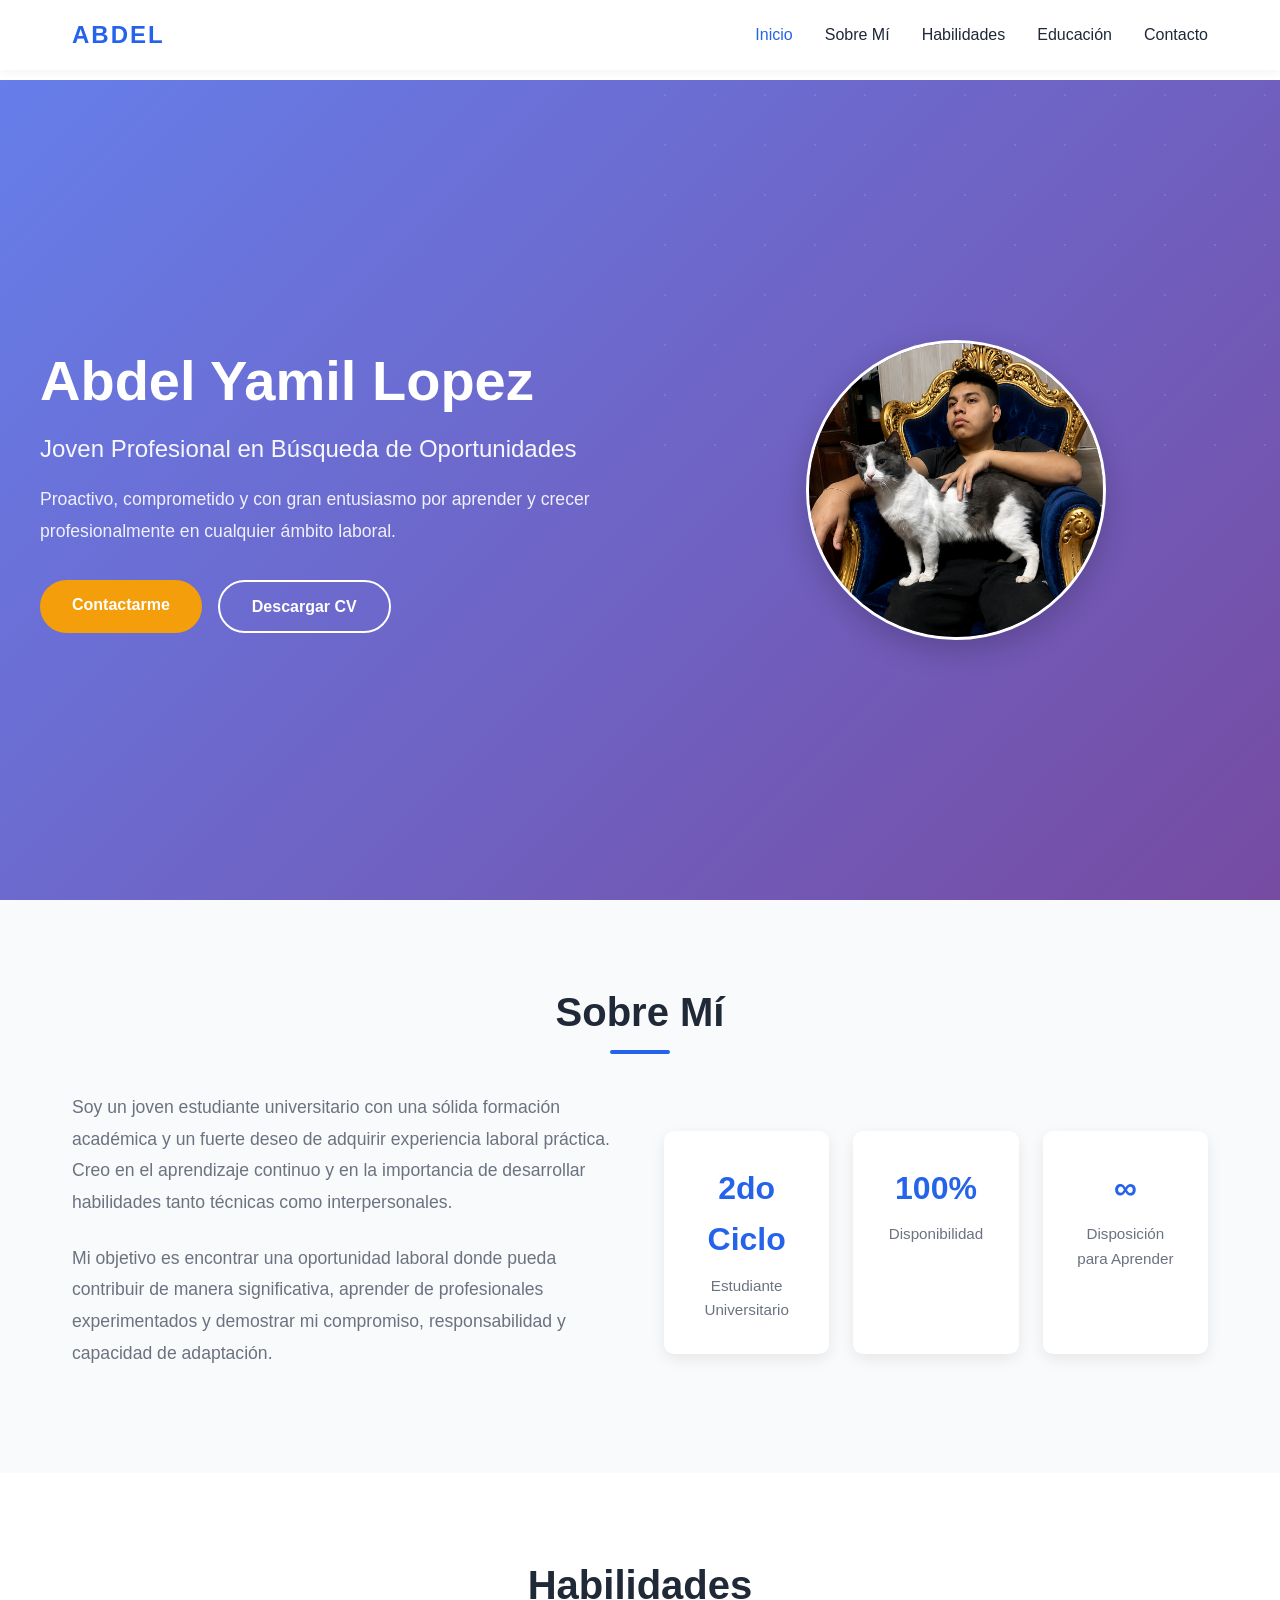
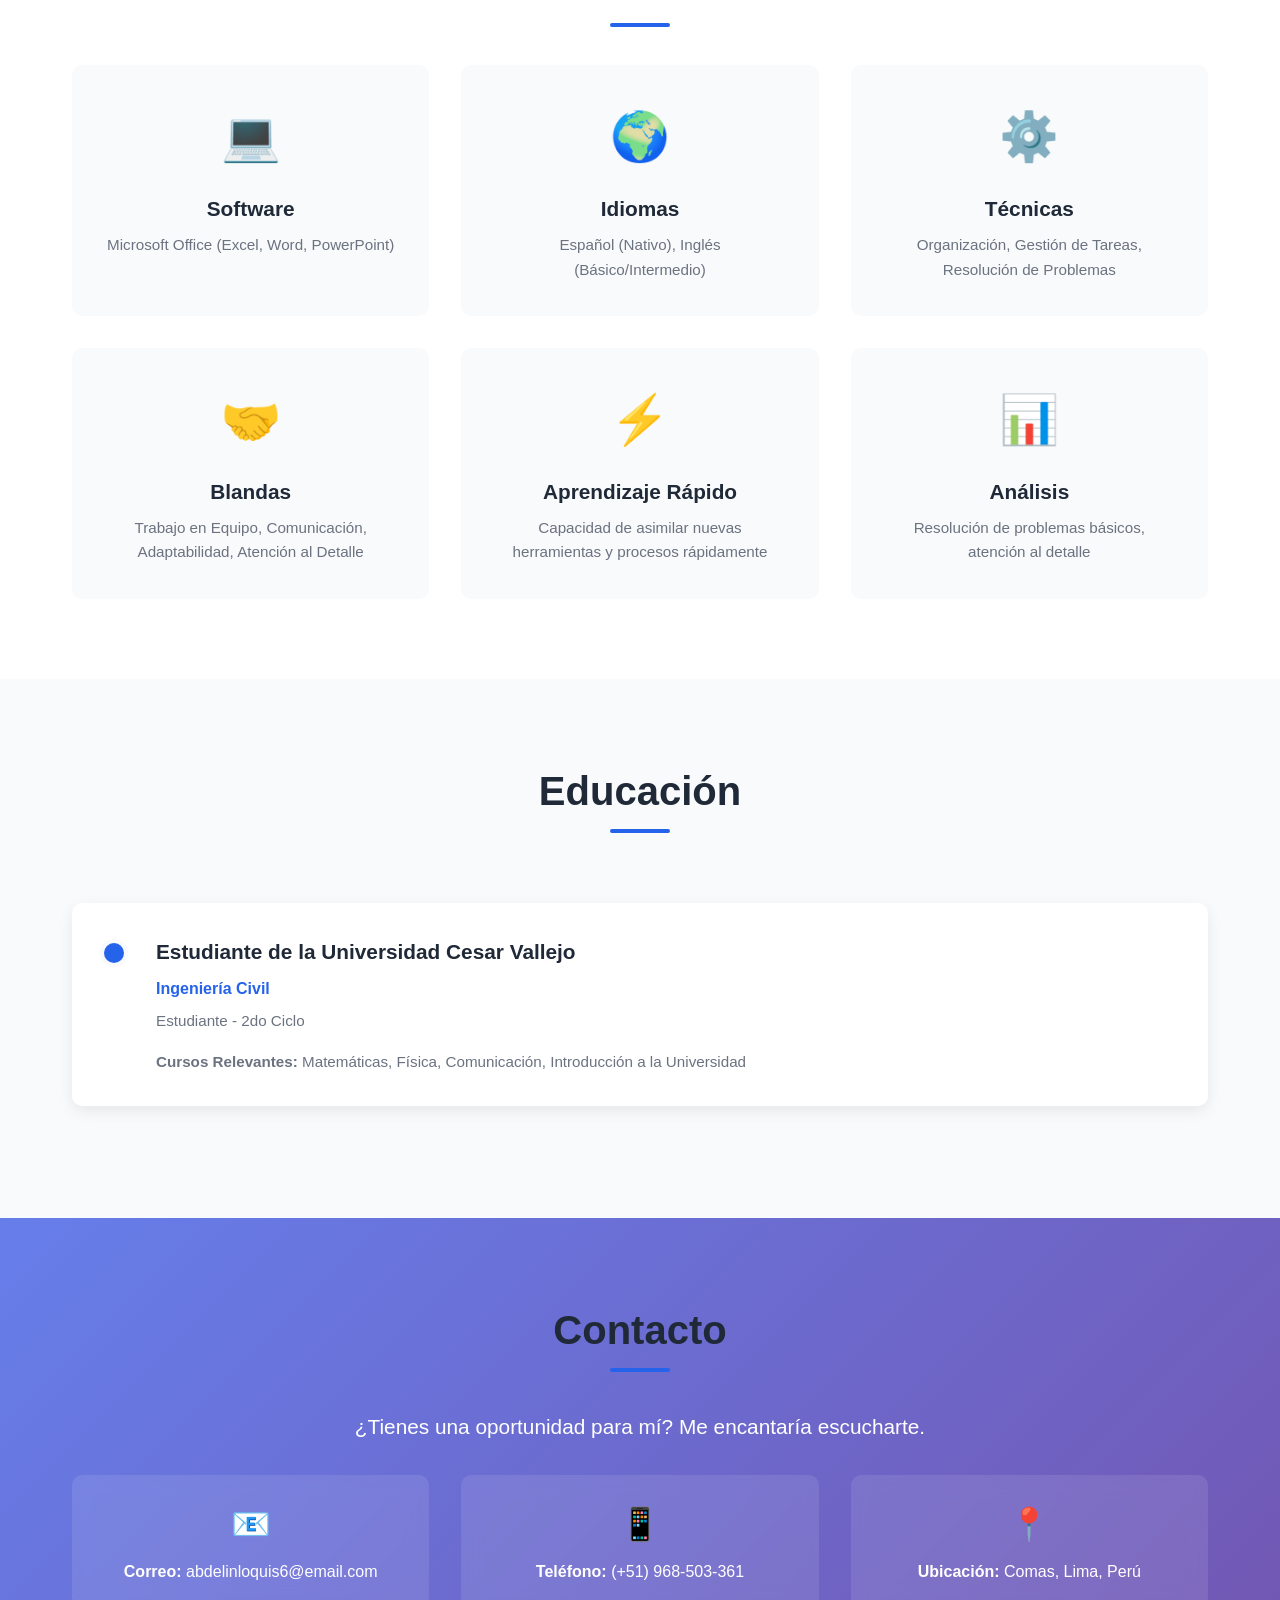
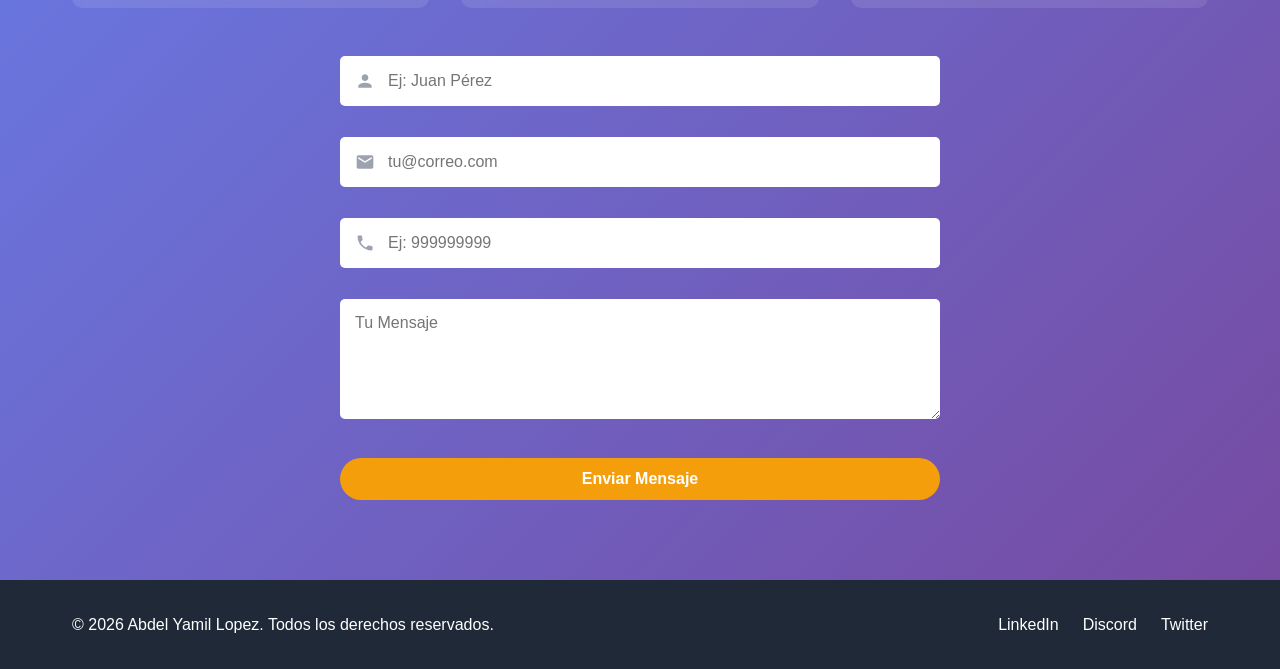
==== commit 50a6ac10: "mejorando formulario" ====
--- a/index.html
+++ b/index.html
@@ -186,12 +186,35 @@
                     <input type="hidden" name="_captcha" value="false">
                     <input type="hidden" name="_template" value="box">
                     <input type="hidden" name="_autoresponse" value="¡Gracias por escribirme! Recibí tu mensaje y te responderé a la brevedad.">
-                    <input type="text" name="name" placeholder="Tu Nombre" required>
-                    <input type="email" name="email" placeholder="Tu Email" required>
-                    <input type="tel" name="phone" placeholder="Tu Teléfono (ej. +51 999 999 999)">
-                    <textarea name="message" placeholder="Tu Mensaje" rows="5" required></textarea>
-                    <button type="submit" class="btn btn-primary">Enviar Mensaje</button>
-                </form>
+                   <!-- Campo Nombre -->
+<div class="input-group">
+    <svg class="input-icon" xmlns="http://www.w3.org/2000/svg" viewBox="0 0 24 24" width="20" height="20">
+      <path d="M12 12c2.21 0 4-1.79 4-4s-1.79-4-4-4-4 1.79-4 4 1.79 4 4 4zm0 2c-2.67 0-8 1.34-8 4v2h16v-2c0-2.66-5.33-4-8-4z"/>
+    </svg>
+    <input type="text" name="name" placeholder="Ej: Juan Pérez" required>
+  </div>
+ <!-- Campo Correo -->
+ <div class="input-group">
+    <svg class="input-icon" xmlns="http://www.w3.org/2000/svg" viewBox="0 0 24 24" width="20" height="20">
+      <path d="M20 4H4c-1.1 0-1.99.9-1.99 2L2 18c0 1.1.9 2 2 2h16c1.1 0 2-.9 2-2V6c0-1.1-.9-2-2-2zm0 4l-8 5-8-5V6l8 5 8-5v2z"/>
+    </svg>
+    <input type="email" name="email" placeholder="tu@correo.com" required> <!-- ESTA LÍNEA ES LA QUE FALTA -->
+  </div>
+    <!-- Campo Teléfono -->
+    <div class="input-group">
+        <svg class="input-icon" xmlns="http://www.w3.org/2000/svg" viewBox="0 0 24 24" width="20" height="20">
+          <path d="M6.62 10.79c1.44 2.83 3.76 5.14 6.59 6.59l2.2-2.2c.27-.27.67-.36 1.02-.24 1.12.37 2.33.57 3.57.57.55 0 1 .45 1 1V20c0 .55-.45 1-1 1-9.39 0-17-7.61-17-17 0-.55.45-1 1-1h3.5c.55 0 1 .45 1 1 0 1.25.2 2.45.57 3.57.11.35.03.74-.25 1.02l-2.2 2.2z"/>
+        </svg>
+        <input type="tel" name="phone" placeholder="Ej: 999999999" required>
+      </div>
+
+      <!-- Campo Mensaje (dentro de su propio grupo) -->
+      <div class="input-group">
+        <textarea name="message" placeholder="Tu Mensaje" rows="5" required></textarea>
+      </div>
+
+      <!-- Botón de Envío -->
+      <button type="submit" class="btn btn-primary">Enviar Mensaje</button>
             </div>
         </div>
     </section>
--- a/styles.css
+++ b/styles.css
@@ -782,4 +782,36 @@
   @keyframes fadeIn {
     from { opacity: 0; transform: translateY(-6px); }
     to { opacity: 1; transform: translateY(0); }
-  }+  }
+  /* Contenedor del input + icono */
+.input-group {
+    position: relative;
+    width: 100%;
+    margin-bottom: 15px; /* Espacio de separación entre cada campo */
+}
+
+/* Forzar que los inputs dentro de un grupo ocupen el 100% */
+.input-group input {
+    width: 100%;
+    padding-left: 48px !important; /* Espacio extra a la izquierda para que el texto no pise el icono */
+}
+
+/* Posicionamiento del icono */
+.input-group .input-icon {
+    position: absolute;
+    left: 15px;
+    top: 50%;
+    transform: translateY(-50%);
+    fill: #9ca3af; /* Color gris suave para el icono */
+    pointer-events: none; /* Permite hacer clic a través del icono para enfocar el input */
+    transition: fill 0.3s ease;
+}
+.input-group textarea {
+    width: 100%;
+    padding: 15px !important; /* Para que el texto dentro del mensaje no se pegue a los bordes */
+}
+
+/* Efecto: cambia el color del icono cuando el usuario hace clic en el input */
+.input-group:focus-within .input-icon {
+    fill: #3b82f6; /* Color azul al enfocar (puedes cambiarlo por el naranja o morado de tu marca) */
+}
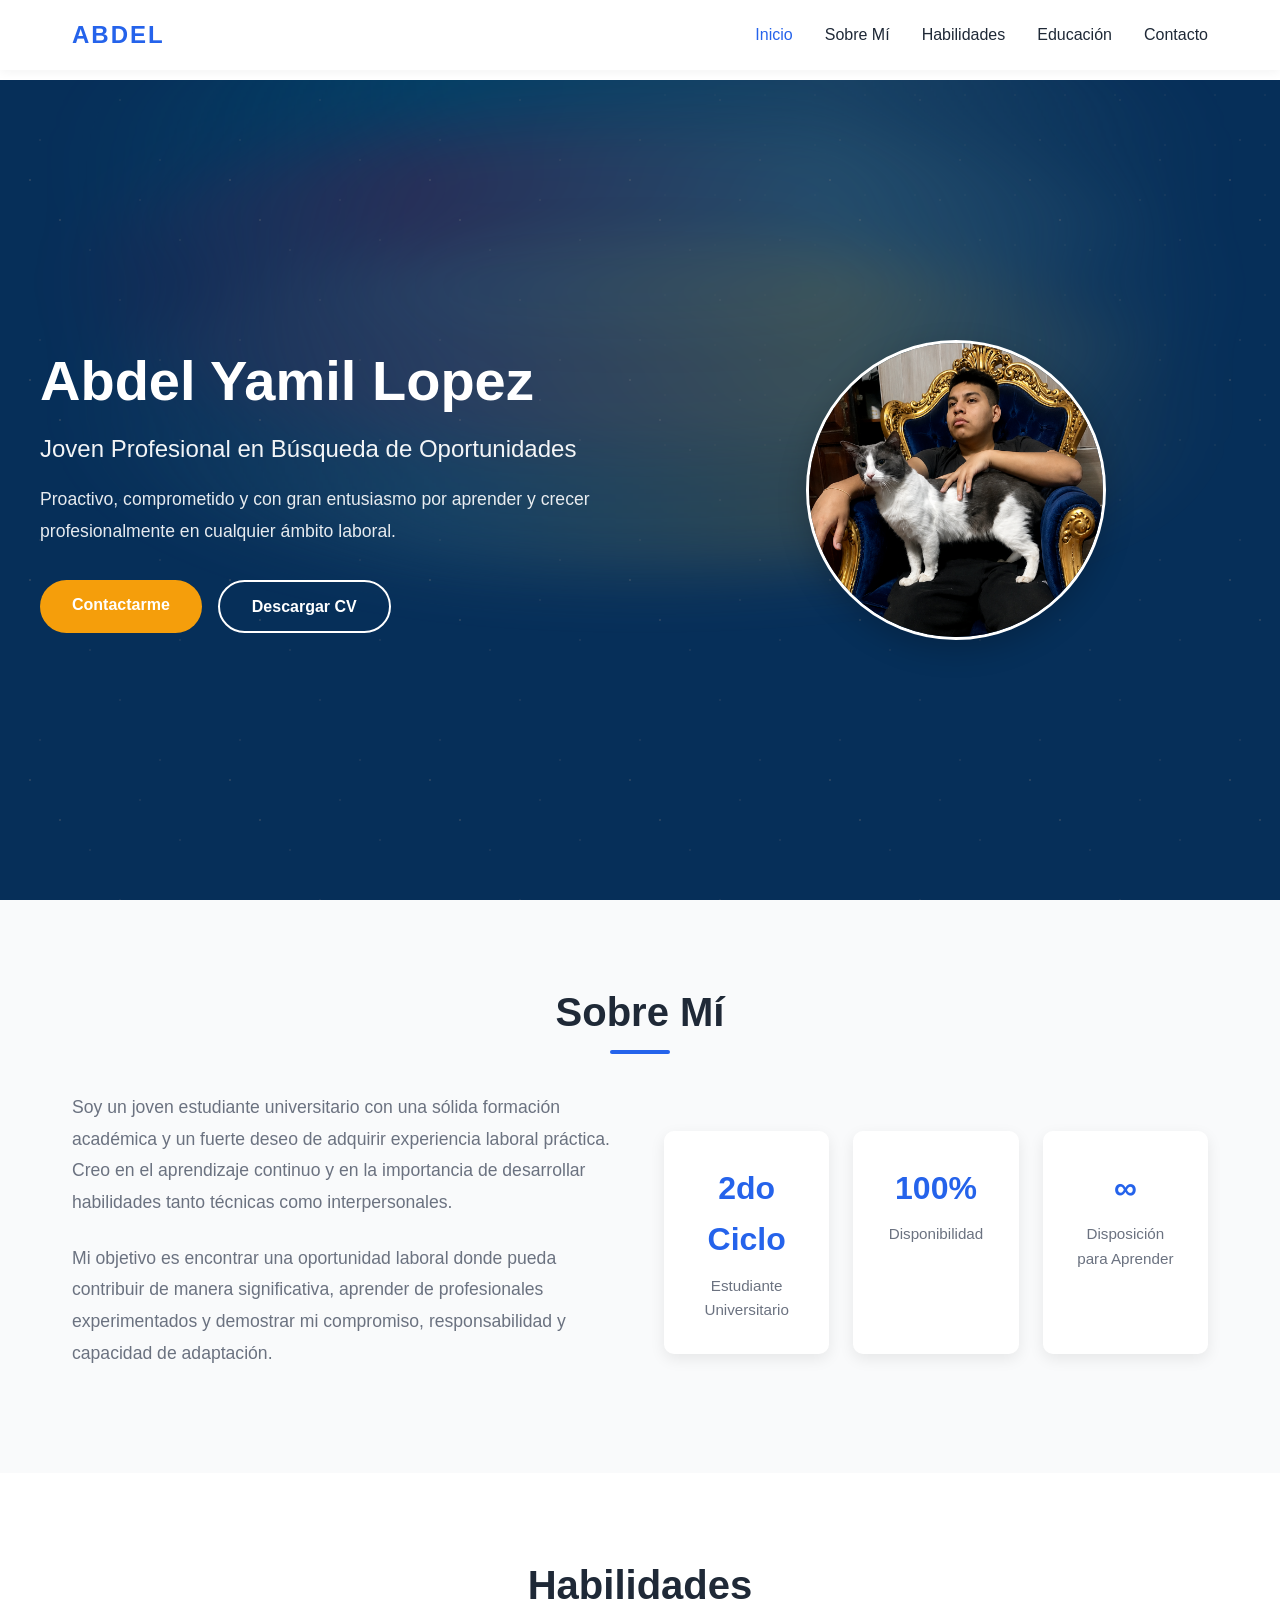
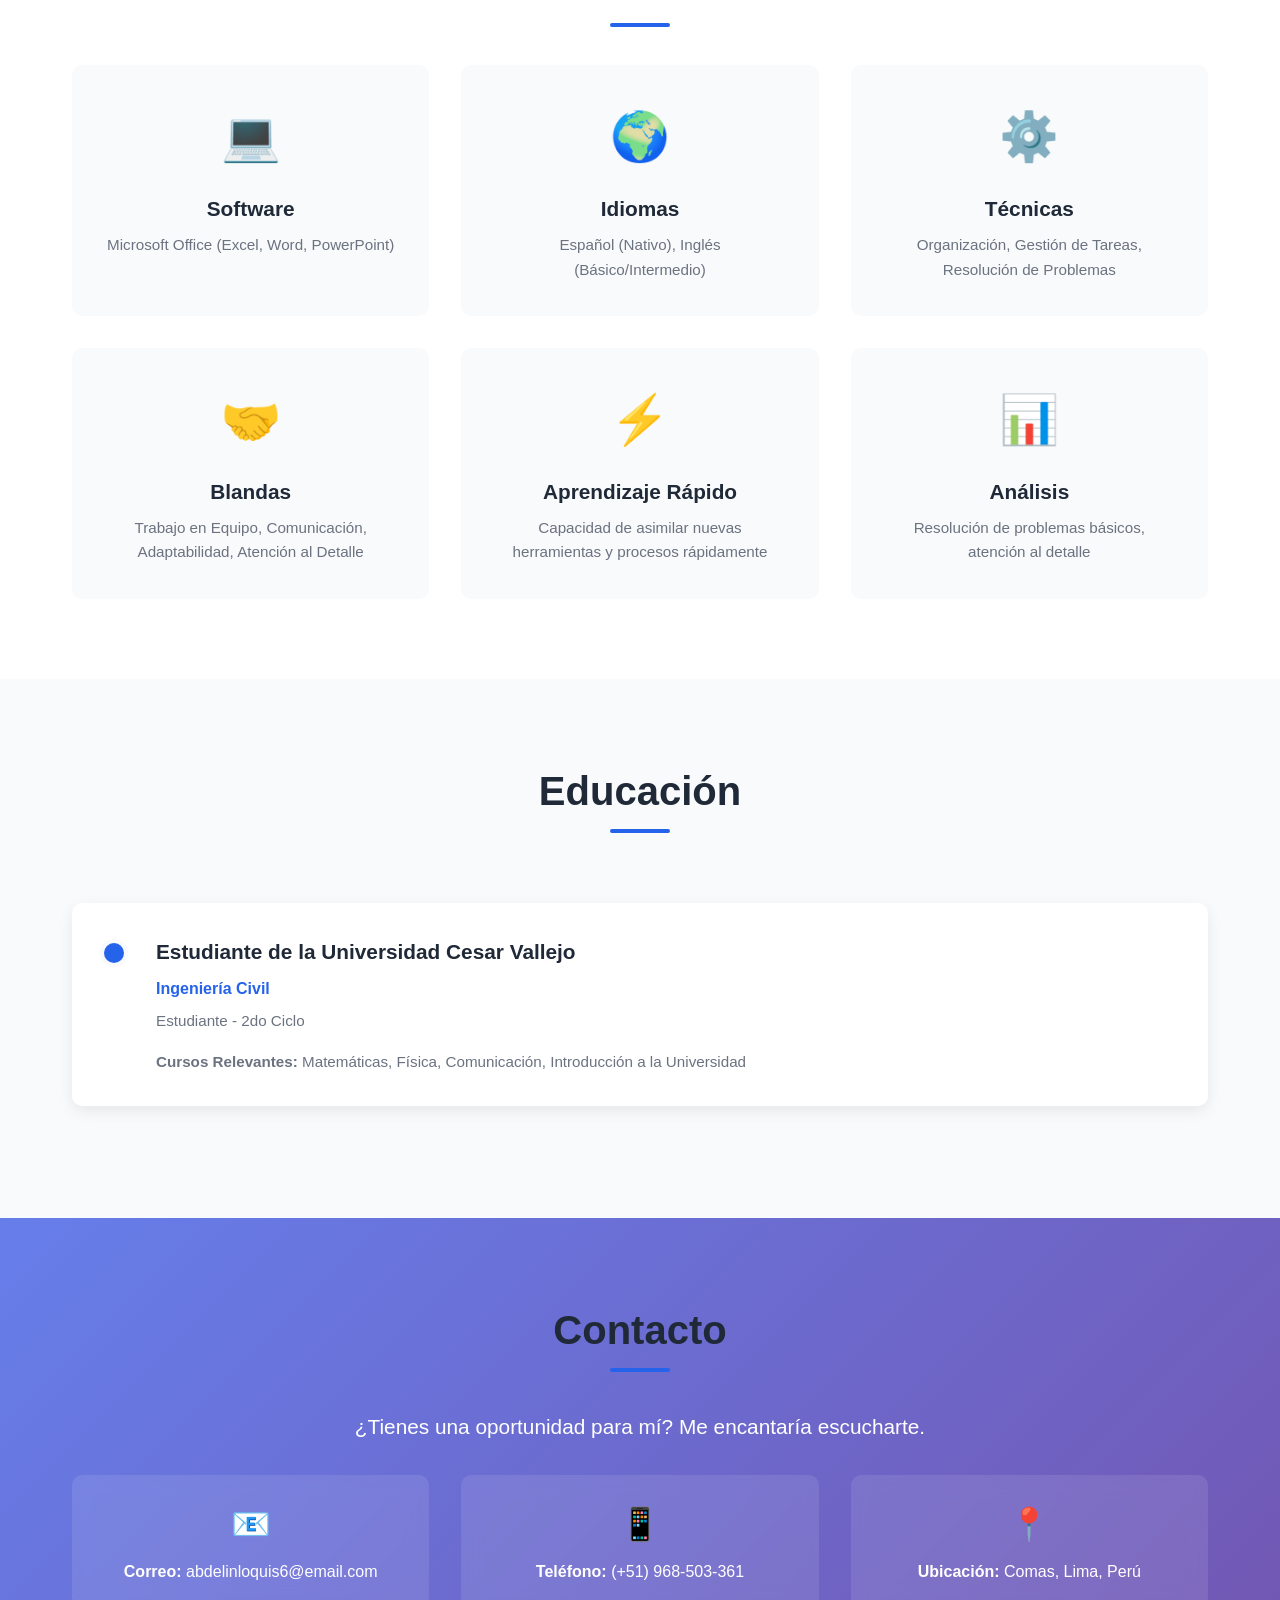
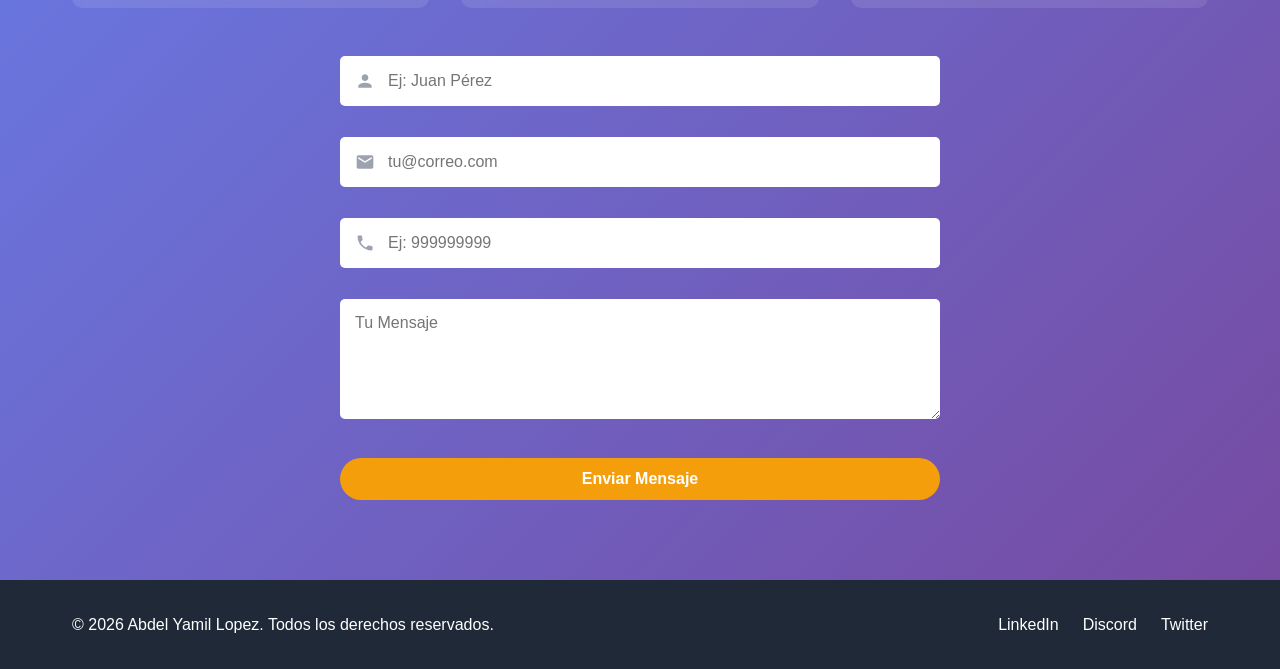
==== commit ec20cd46: "integracion de aurora boreal efecto al HERO" ====
--- a/index.html
+++ b/index.html
@@ -56,6 +56,17 @@
 
     <!-- Hero Section -->
     <section id="inicio" class="hero">
+        <!-- Fondo Aurora -->
+    <div class="aurora-bg">
+        <div class="stars"></div>
+        <div class="aurora-wrapper">
+          <div class="aurora-band band-1"></div>
+          <div class="aurora-band band-2"></div>
+          <div class="aurora-band band-3"></div>
+          <div class="aurora-band band-4"></div>
+        </div>
+      </div>
+
         <div class="hero-content">
             <div class="hero-text fade-in">
                 <h1>Abdel Yamil Lopez</h1>
@@ -186,6 +197,7 @@
                     <input type="hidden" name="_captcha" value="false">
                     <input type="hidden" name="_template" value="box">
                     <input type="hidden" name="_autoresponse" value="¡Gracias por escribirme! Recibí tu mensaje y te responderé a la brevedad.">
+                    <input type="hidden" name="_replyto" value="">
                    <!-- Campo Nombre -->
 <div class="input-group">
     <svg class="input-icon" xmlns="http://www.w3.org/2000/svg" viewBox="0 0 24 24" width="20" height="20">
--- a/styles.css
+++ b/styles.css
@@ -118,7 +118,7 @@
 .hero {
     margin-top: 80px;
     min-height: calc(100vh - 80px);
-    background: linear-gradient(135deg, #667eea 0%, #764ba2 100%);
+    background: #03050d;
     display: flex;
     align-items: center;
     justify-content: center;
@@ -814,4 +814,110 @@
 /* Efecto: cambia el color del icono cuando el usuario hace clic en el input */
 .input-group:focus-within .input-icon {
     fill: #3b82f6; /* Color azul al enfocar (puedes cambiarlo por el naranja o morado de tu marca) */
-}+}
+
+/* ===== Aurora Background ===== */
+.hero {
+    position: relative;
+    overflow: hidden;
+    background-color: #0d64b6;
+  }
+  
+  .hero-content {
+    position: relative;
+    z-index: 2;
+  }
+  
+  .aurora-bg {
+    position: absolute;
+    inset: 0;
+    z-index: 0;
+    pointer-events: none;
+    overflow: hidden;
+  }
+  
+  .aurora-bg::after {
+    content: '';
+    position: absolute;
+    inset: 0;
+    background: rgba(3, 5, 13, 0.55);
+    pointer-events: none;
+    z-index: 2;
+  }
+  
+  .stars {
+    position: absolute;
+    inset: 0;
+    z-index: 0;
+    background-image:
+      radial-gradient(1px 1px at 20% 30%, white, transparent),
+      radial-gradient(1px 1px at 60% 10%, white, transparent),
+      radial-gradient(1px 1px at 80% 40%, white, transparent),
+      radial-gradient(1.5px 1.5px at 30% 70%, white, transparent),
+      radial-gradient(1px 1px at 90% 80%, white, transparent),
+      radial-gradient(1px 1px at 45% 85%, white, transparent),
+      radial-gradient(1.5px 1.5px at 15% 50%, white, transparent),
+      radial-gradient(1px 1px at 70% 60%, white, transparent);
+    background-repeat: repeat;
+    background-size: 200px 200px;
+    opacity: 0.5;
+  }
+  
+  .aurora-wrapper {
+    position: absolute;
+    inset: 0;
+    z-index: 1;
+    filter: blur(30px);
+    mix-blend-mode: screen;
+    opacity: 0.8;
+  }
+  
+  .aurora-band {
+    position: absolute;
+    width: 90%;
+    height: 40%;
+    left: 5%;
+    border-radius: 50%;
+    opacity: 0.5;
+  }
+  
+  .band-1 {
+    top: -10%;
+    background: linear-gradient(90deg, transparent, #00c2ff, #72ccf3, transparent);
+    animation: aurora-flow-1 6s ease-in-out infinite;
+  }
+  
+  .band-2 {
+    top: 5%;
+    background: linear-gradient(80deg, transparent, #cc398f, #7dd3fc, transparent);
+    animation: aurora-flow-2 7s ease-in-out infinite;
+  }
+  
+  .band-3 {
+    top: 20%;
+    background: linear-gradient(90deg, transparent, #6acbf5, #f1eb90, transparent);
+    animation: aurora-flow-3 8s ease-in-out infinite reverse;
+  }
+  
+  @keyframes aurora-flow-1 {
+    0%, 100% { transform: translateX(-45%) translateY(-10%) scaleY(1) skewX(0deg); }
+    25% { transform: translateX(35%) translateY(15%) scaleY(1.7) skewX(15deg); }
+    50% { transform: translateX(55%) translateY(-18%) scaleY(0.5) skewX(-12deg); }
+    75% { transform: translateX(-25%) translateY(10%) scaleY(1.4) skewX(10deg); }
+  }
+  
+  @keyframes aurora-flow-2 {
+    0%, 100% { transform: translateX(40%) translateY(0%) scaleY(1) skewX(0deg); }
+    30% { transform: translateX(-45%) translateY(-15%) scaleY(1.6) skewX(-15deg); }
+    60% { transform: translateX(35%) translateY(18%) scaleY(0.5) skewX(12deg); }
+  }
+  
+  @keyframes aurora-flow-3 {
+    0%, 100% { transform: translateX(-30%) translateY(0%) scaleY(1) skewX(0deg); }
+    40% { transform: translateX(50%) translateY(-12%) scaleY(1.65) skewX(14deg); }
+    70% { transform: translateX(-55%) translateY(14%) scaleY(0.5) skewX(-10deg); }
+  }
+  
+  @media (prefers-reduced-motion: reduce) {
+    .aurora-band { animation: none; }
+  }
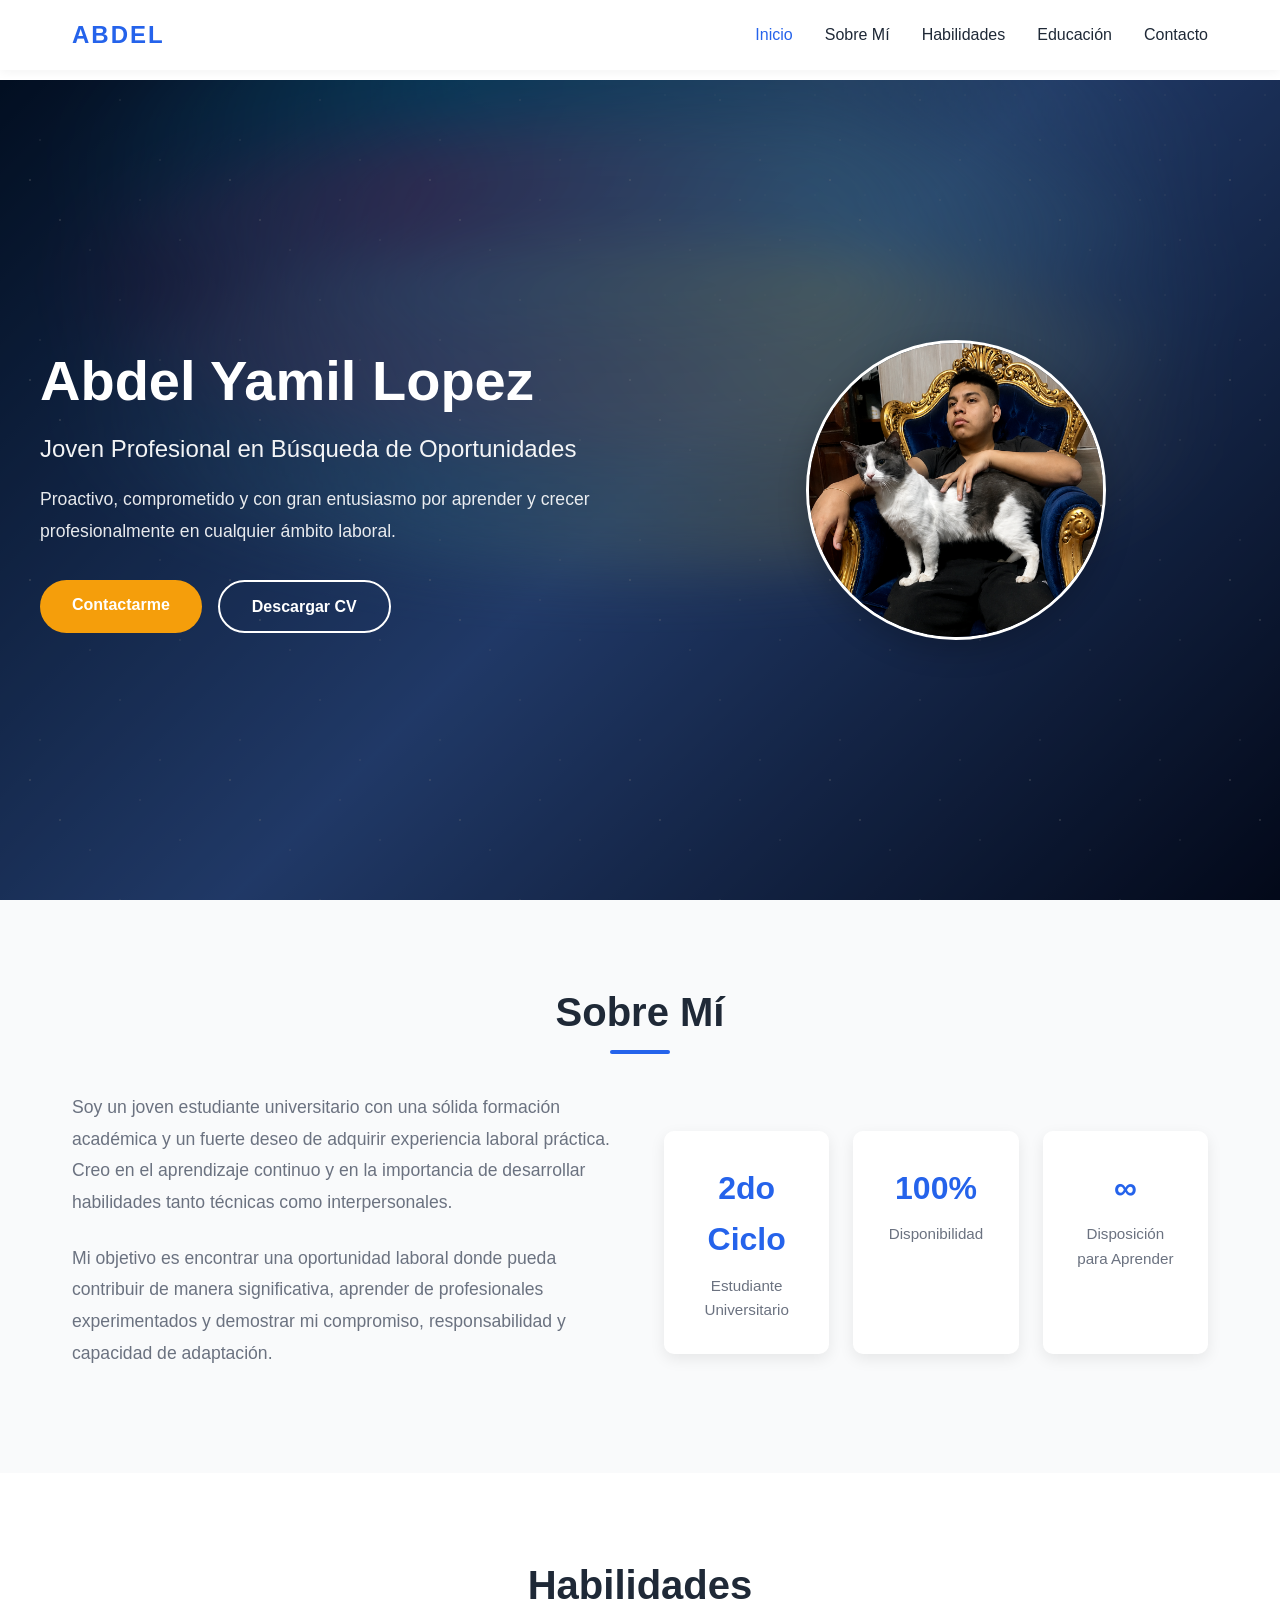
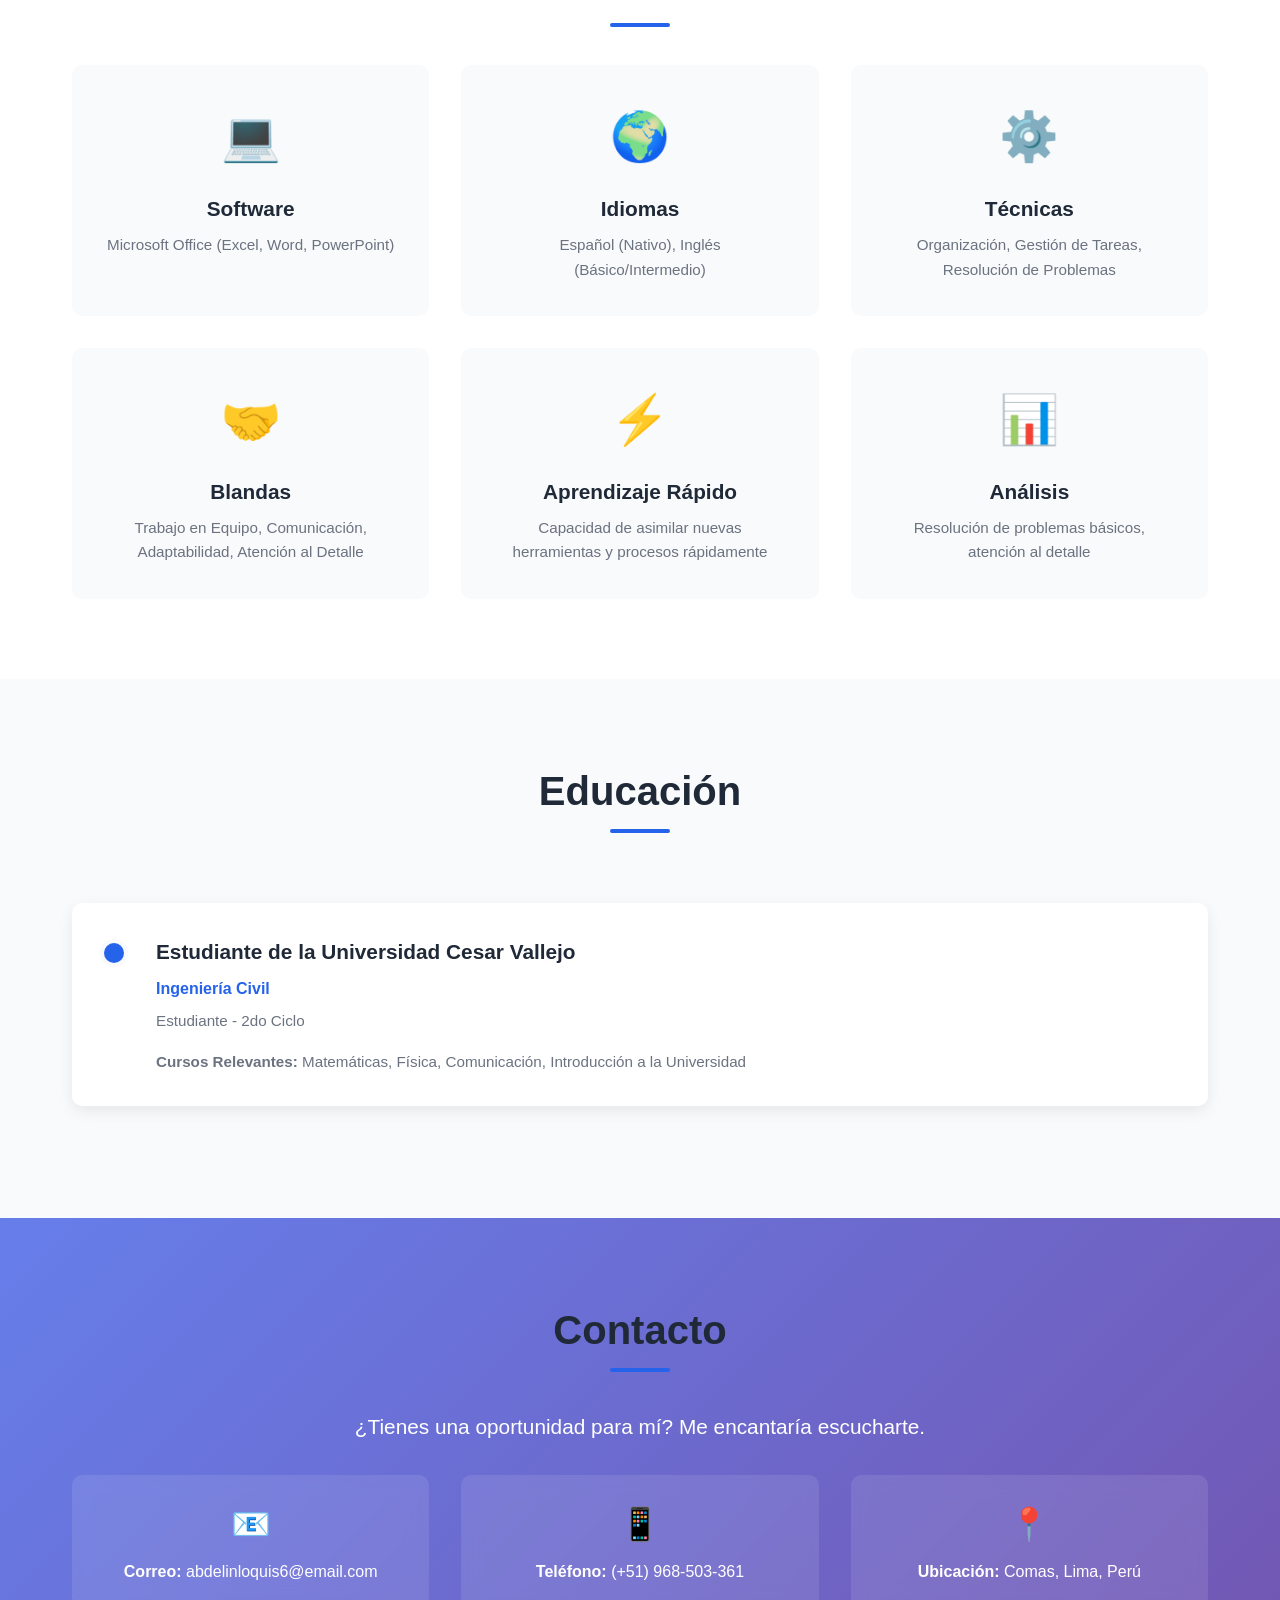
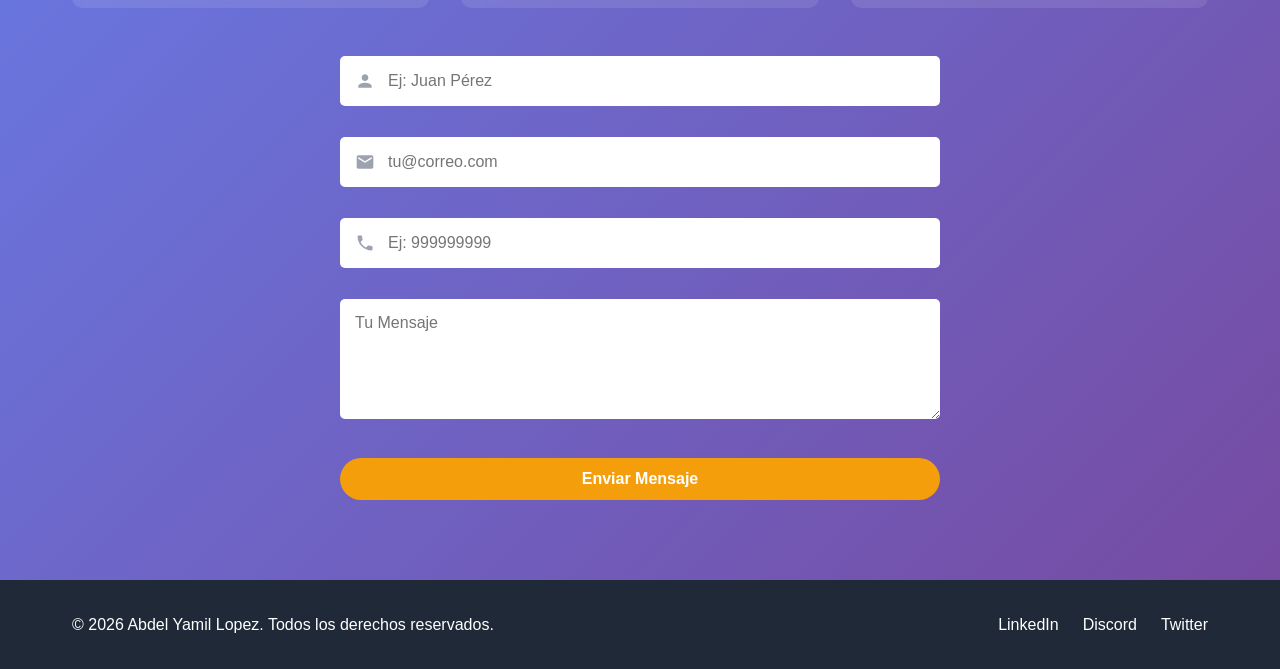
==== commit 84da67c1: "actualizando imagen de face" ====
--- a/index.html
+++ b/index.html
@@ -21,7 +21,7 @@
     <meta property="og:title" content="Abdel Yamil Lopez | CV - Estudiante de Ingeniería Civil">
     <meta property="og:description" content="Conoce el perfil profesional de Abdel Yamil Lopez: estudiante universitario, habilidades técnicas y blandas, y disponibilidad para nuevas oportunidades laborales.">
     <meta property="og:url" content="https://abdelinlo.netlify.app/">
-    <meta property="og:image" content="https://abdelinlo.netlify.app/images/abdelin.png">
+    <meta property="og:image" content="https://abdelinlo.netlify.app/images/abdelin_face.jpg">
     <meta property="og:image:alt" content="Foto de perfil de Abdel Yamil Lopez">
     <meta property="og:locale" content="es_ES">
 
@@ -29,7 +29,7 @@
     <meta name="twitter:card" content="summary_large_image">
     <meta name="twitter:title" content="Abdel Yamil Lopez | CV - Estudiante de Ingeniería Civil">
     <meta name="twitter:description" content="CV de Abdel Yamil Lopez. Estudiante de Ingeniería Civil con enfoque en aprendizaje, responsabilidad y trabajo en equipo.">
-    <meta name="twitter:image" content="https://abdelinlo.netlify.app/images/abdelin.png">
+    <meta name="twitter:image" content="https://abdelinlo.netlify.app/images/abdelin_face.jpg">
     <meta name="twitter:image:alt" content="Foto de perfil de Abdel Yamil Lopez">
 
     <link rel="stylesheet" href="styles.css">
--- a/styles.css
+++ b/styles.css
@@ -118,7 +118,7 @@
 .hero {
     margin-top: 80px;
     min-height: calc(100vh - 80px);
-    background: #03050d;
+    background: linear-gradient(135deg, #031d3b 0%, #467ad4 50%, #051029 100%);
     display: flex;
     align-items: center;
     justify-content: center;
